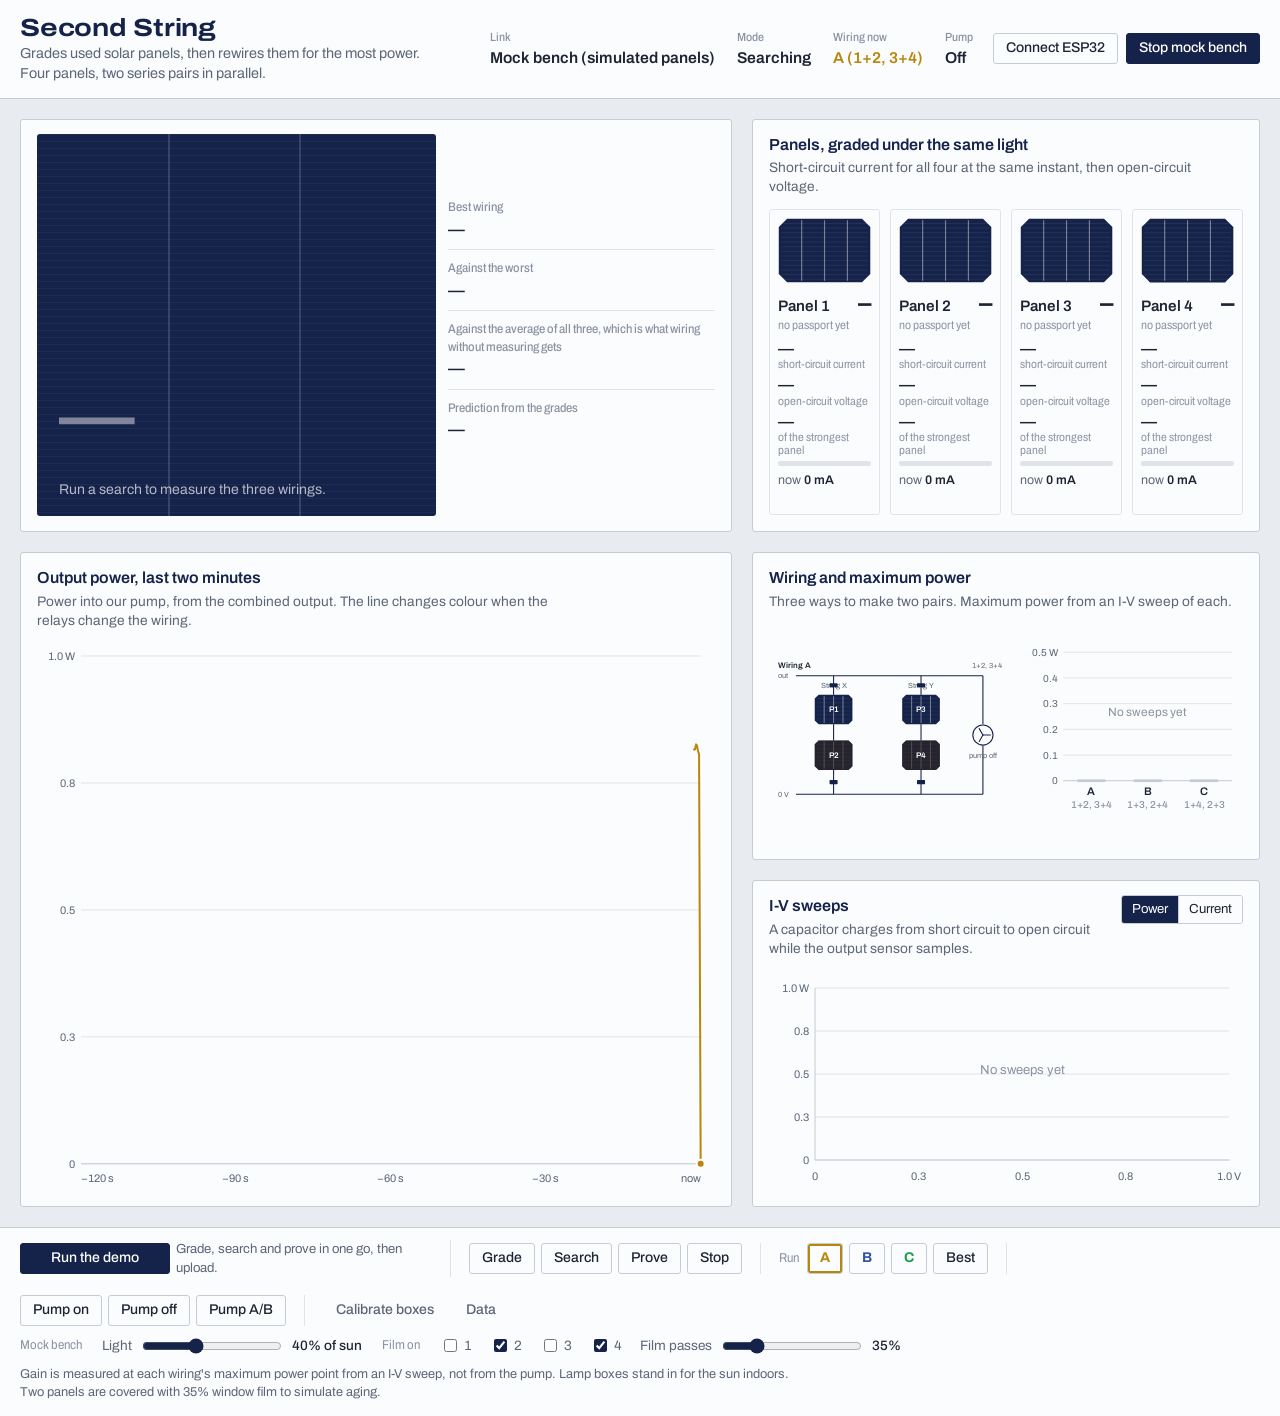
==== dashboard/index.html @ 2c9c82d6 "dash: add a replay source that drives the serial parser from protocol samples ?replay=1 shows a "Rep" ====
<!doctype html>
<html lang="en">
<head>
  <meta charset="utf-8">
  <meta name="viewport" content="width=device-width, initial-scale=1">
  <title>Second String</title>
  <meta name="description" content="Grades used solar panels and rewires them for the most power. Live bench dashboard.">
  <link rel="stylesheet" href="css/style.css">
  <link rel="stylesheet" href="css/motion.css">
</head>
<body data-conn="none">
  <header class="plate">
    <div class="plate__name">
      <h1>Second String</h1>
      <p>Grades used solar panels, then rewires them for the most power. Four panels, two series pairs in parallel.</p>
    </div>
    <div class="plate__state" aria-live="polite">
      <div class="readout">
        <span class="readout__label">Link</span>
        <span class="readout__value" id="conn-text">Not connected</span>
      </div>
      <div class="readout">
        <span class="readout__label">Mode</span>
        <span class="readout__value" id="mode-text">Idle</span>
      </div>
      <div class="readout">
        <span class="readout__label">Wiring now</span>
        <span class="readout__value" id="pairing-text">—</span>
      </div>
      <div class="readout">
        <span class="readout__label">Pump</span>
        <span class="readout__value" id="pump-text">—</span>
      </div>
    </div>
    <div class="plate__links">
      <button type="button" class="btn" id="btn-connect">Connect ESP32</button>
      <button type="button" class="btn btn--quiet" id="btn-mock">Use mock bench</button>
      <button type="button" class="btn btn--quiet" id="btn-replay" hidden>Replay recording</button>
    </div>
  </header>

  <main class="bench">
    <section class="gain" aria-labelledby="gain-title">
      <h2 id="gain-title" class="visually-hidden">Measured gain</h2>
      <div class="gain__block">
        <div class="gain__number" id="gain-number">—</div>
        <div class="gain__ci" id="gain-ci"></div>
        <div class="gain__sub" id="gain-sub">Run a search to measure the three wirings.</div>
      </div>
      <dl class="gain__facts">
        <div><dt>Best wiring</dt><dd id="fact-best">—</dd></div>
        <div><dt>Against the worst</dt><dd id="fact-worst">—</dd></div>
        <div><dt>Against the average of all three, which is what wiring without measuring gets</dt><dd id="fact-avg">—</dd></div>
        <div><dt>Prediction from the grades</dt><dd id="fact-pred">—</dd></div>
      </dl>
    </section>

    <section class="panels" aria-labelledby="panels-title">
      <div class="section-head">
        <h2 id="panels-title">Panels, graded under the same light</h2>
        <p id="panels-note">Short-circuit current for all four at the same instant, then open-circuit voltage.</p>
      </div>
      <div class="panel-row" id="panel-row"></div>
    </section>

    <section class="trace" aria-labelledby="trace-title">
      <div class="section-head">
        <h2 id="trace-title">Output power, last two minutes</h2>
        <p>Power into our pump, from the combined output. The line changes colour when the relays change the wiring.</p>
      </div>
      <div class="chart" id="trace-chart"></div>
    </section>

    <section class="wiring" aria-labelledby="wiring-title">
      <div class="section-head">
        <h2 id="wiring-title">Wiring and maximum power</h2>
        <p>Three ways to make two pairs. Maximum power from an I-V sweep of each.</p>
      </div>
      <div class="wiring__grid">
        <div class="chart chart--diagram" id="wiring-diagram"></div>
        <div class="chart" id="bars-chart"></div>
      </div>
    </section>

    <section class="curves" aria-labelledby="curves-title">
      <div class="section-head section-head--row">
        <div>
          <h2 id="curves-title">I-V sweeps</h2>
          <p>A capacitor charges from short circuit to open circuit while the output sensor samples.</p>
        </div>
        <div class="seg" role="group" aria-label="Curve type">
          <button type="button" class="seg__btn is-on" data-curve="pv">Power</button>
          <button type="button" class="seg__btn" data-curve="iv">Current</button>
        </div>
      </div>
      <div class="chart" id="curves-chart"></div>
    </section>
  </main>

  <footer class="deck">
    <div class="deck__row">
      <div class="deck__group" aria-label="Demo">
        <button type="button" class="btn btn--primary btn--demo" id="btn-demo">Run the demo</button>
        <span class="deck__status" id="deck-status"></span>
      </div>
      <div class="deck__group" aria-label="Measure">
        <button type="button" class="btn" data-cmd="GRADE">Grade</button>
        <button type="button" class="btn" data-cmd="SEARCH">Search</button>
        <button type="button" class="btn" data-cmd="PROOF">Prove</button>
        <button type="button" class="btn" data-cmd="STOP">Stop</button>
      </div>
      <div class="deck__group" aria-label="Wiring">
        <span class="deck__label">Run</span>
        <button type="button" class="btn btn--pair" data-cmd="RUN A" data-pair="A">A</button>
        <button type="button" class="btn btn--pair" data-cmd="RUN B" data-pair="B">B</button>
        <button type="button" class="btn btn--pair" data-cmd="RUN C" data-pair="C">C</button>
        <button type="button" class="btn" data-cmd="RUN BEST">Best</button>
      </div>
      <div class="deck__group" aria-label="Pump">
        <button type="button" class="btn" data-cmd="PUMP ON">Pump on</button>
        <button type="button" class="btn" data-cmd="PUMP OFF">Pump off</button>
        <button type="button" class="btn" data-cmd="PUMPPROOF">Pump A/B</button>
      </div>
      <div class="deck__group" aria-label="Calibration">
        <button type="button" class="btn btn--quiet" id="btn-cal">Calibrate boxes</button>
        <button type="button" class="btn btn--quiet" id="btn-data">Data</button>
      </div>
    </div>

    <div class="deck__row deck__row--mock" id="mock-bench" hidden>
      <span class="deck__label">Mock bench</span>
      <label class="field">Light <input type="range" id="mock-light" min="0.05" max="1" step="0.05" value="0.4"><output id="mock-light-out">40% of sun</output></label>
      <span class="deck__label">Film on</span>
      <label class="check"><input type="checkbox" data-film="1"> 1</label>
      <label class="check"><input type="checkbox" data-film="2" checked> 2</label>
      <label class="check"><input type="checkbox" data-film="3"> 3</label>
      <label class="check"><input type="checkbox" data-film="4" checked> 4</label>
      <label class="field">Film passes <input type="range" id="mock-film" min="0.2" max="0.9" step="0.05" value="0.35"><output id="mock-film-out">35%</output></label>
    </div>

    <p class="deck__note">Gain is measured at each wiring's maximum power point from an I-V sweep, not from the pump. Lamp boxes stand in for the sun indoors. Two panels are covered with 35% window film to simulate aging.</p>
  </footer>

  <div class="tip" id="tip" hidden></div>

  <dialog class="sheet" id="cal-sheet">
    <form method="dialog">
      <h2>Calibrate the lamp boxes</h2>
      <p>Put the clear reference panel (panel 1) in each box in turn and measure it. The factors even out box-to-box lamp differences.</p>
      <ol class="cal-steps" id="cal-steps">
        <li>Box 1 <button type="button" class="btn" data-cmd="CAL 1">Measure</button> <span data-cal="1">—</span></li>
        <li>Box 2 <button type="button" class="btn" data-cmd="CAL 2">Measure</button> <span data-cal="2">—</span></li>
        <li>Box 3 <button type="button" class="btn" data-cmd="CAL 3">Measure</button> <span data-cal="3">—</span></li>
        <li>Box 4 <button type="button" class="btn" data-cmd="CAL 4">Measure</button> <span data-cal="4">—</span></li>
      </ol>
      <p id="cal-factors">Factors: 1.00, 1.00, 1.00, 1.00</p>
      <div class="sheet__actions">
        <button type="button" class="btn" data-cmd="CALRESET">Reset</button>
        <button type="button" class="btn btn--primary" data-cmd="CALSAVE">Save factors</button>
        <button type="submit" class="btn btn--quiet">Close</button>
      </div>
    </form>
  </dialog>

  <dialog class="sheet sheet--wide" id="data-sheet">
    <form method="dialog">
      <h2>Data and passports</h2>
      <p>Each physical panel keeps its passport ID across runs; change an ID when you swap a panel in. A run is one grade plus the search and proof that follow it.</p>
      <div class="passport-grid">
        <label>Panel 1 <input data-passport="1" spellcheck="false"></label>
        <label>Panel 2 <input data-passport="2" spellcheck="false"></label>
        <label>Panel 3 <input data-passport="3" spellcheck="false"></label>
        <label>Panel 4 <input data-passport="4" spellcheck="false"></label>
      </div>
      <label class="field field--wide">Bench notes <input id="bench-notes" placeholder="lamp boxes, 35% film on panels 2 and 4"></label>
      <label class="field field--wide">Upload to <input id="upload-url" placeholder="empty = this laptop's server (tools/serve.py), or a full https://…/api/runs address" spellcheck="false"></label>
      <label class="check" style="margin-top:10px"><input type="checkbox" id="auto-upload" checked> Upload automatically when a proof finishes</label>
      <p id="run-line">No run yet. Press Grade or Search.</p>
      <div class="sheet__actions">
        <button type="button" class="btn btn--primary" id="btn-export-passports">Export passports (JSON)</button>
        <button type="button" class="btn" id="btn-upload">Upload run</button>
        <span class="sheet__status" id="upload-status"></span>
      </div>
      <div class="sheet__actions">
        <button type="button" class="btn btn--quiet" id="btn-dl-jsonl">Download all messages (JSONL)</button>
        <button type="button" class="btn btn--quiet" id="btn-dl-csv">Download live power (CSV)</button>
        <button type="submit" class="btn btn--quiet">Close</button>
      </div>
      <table class="table" id="data-table">
        <thead><tr><th>Time</th><th>Type</th><th>Summary</th></tr></thead>
        <tbody></tbody>
      </table>
    </form>
  </dialog>

  <script type="module" src="js/app.js"></script>
</body>
</html>
---- dashboard/css/style.css ----
/* Second String dashboard. One family (Archivo variable), flat instrument surfaces, cells as the recurring glyph. */

@font-face {
  font-family: "Archivo";
  src: url("../vendor/fonts/Archivo-Variable.ttf") format("truetype");
  font-weight: 100 900;
  font-stretch: 62% 125%;
  font-style: normal;
  font-display: swap;
}
@font-face {
  font-family: "Archivo";
  src: url("../vendor/fonts/Archivo-Italic-Variable.ttf") format("truetype");
  font-weight: 100 900;
  font-stretch: 62% 125%;
  font-style: italic;
  font-display: swap;
}

:root {
  --cell: #15224a;       /* silicon cell navy */
  --cell-deep: #0e1838;
  --ink: #1d2433;
  --ink-2: #5b6677;
  --ink-3: #8a93a3;
  --busbar: #c6ccd6;     /* silver rules and gridlines */
  --busbar-2: #e0e4ea;
  --page: #e8ecf1;       /* backsheet */
  --surface: #fbfcfd;
  --sun: #f2b705;        /* gain numeral on navy */
  --pair-a: #b8860b;
  --pair-b: #2f55a4;
  --pair-c: #1f9e4a;
  --film: rgba(52, 38, 22, 0.55);
  --alert: #b3261e;
  --focus: #2f55a4;

  --radius: 3px;
  --gutter: 20px;
  --font: "Archivo", "Helvetica Neue", Arial, sans-serif;
}

* { box-sizing: border-box; }
html { height: 100%; }
body {
  margin: 0;
  min-height: 100%;
  background: var(--page);
  color: var(--ink);
  font-family: var(--font);
  font-size: 15px;
  line-height: 1.4;
  font-variant-numeric: tabular-nums;
  display: grid;
  grid-template-rows: auto 1fr auto;
  grid-template-columns: minmax(0, 1fr);
}
h1, h2, h3, p, dl, dd, dt, ol { margin: 0; }
button { font: inherit; color: inherit; }
:focus-visible { outline: 2px solid var(--focus); outline-offset: 2px; }
.visually-hidden { position: absolute; width: 1px; height: 1px; overflow: hidden; clip: rect(0 0 0 0); }

/* Nameplate */
.plate {
  display: grid;
  grid-template-columns: minmax(280px, 1.2fr) auto auto;
  gap: var(--gutter);
  align-items: center;
  padding: 14px var(--gutter);
  background: var(--surface);
  border-bottom: 1px solid var(--busbar);
}
.plate h1 {
  font-size: 1.55rem;
  font-weight: 700;
  font-stretch: 118%;
  letter-spacing: -0.01em;
  color: var(--cell);
  line-height: 1.1;
}
.plate__name p { color: var(--ink-2); font-size: 0.9rem; margin-top: 2px; max-width: 52ch; }
.plate__state { display: flex; gap: 22px; }
.readout { display: grid; gap: 1px; }
.readout__label { font-size: 0.74rem; font-stretch: 88%; font-weight: 500; color: var(--ink-3); }
.readout__value { font-size: 0.98rem; font-weight: 600; color: var(--ink); white-space: nowrap; }
.readout__value[data-pair="A"] { color: var(--pair-a); }
.readout__value[data-pair="B"] { color: var(--pair-b); }
.readout__value[data-pair="C"] { color: var(--pair-c); }
.plate__links { display: flex; gap: 8px; justify-self: end; }
body[data-conn="serial"] #btn-connect { background: var(--cell); color: #fff; border-color: var(--cell); }
body[data-conn="mock"] #btn-mock { background: var(--cell); color: #fff; border-color: var(--cell); }

/* Bench grid */
.bench {
  display: grid;
  grid-template-columns: 7fr 5fr;
  grid-template-areas:
    "gain panels"
    "trace wiring"
    "trace curves";
  grid-template-rows: auto auto 1fr;
  gap: var(--gutter);
  padding: var(--gutter);
}
.gain { grid-area: gain; }
.panels { grid-area: panels; }
.trace { grid-area: trace; }
.wiring { grid-area: wiring; }
.curves { grid-area: curves; }

.bench > section {
  background: var(--surface);
  border: 1px solid var(--busbar);
  border-radius: var(--radius);
  padding: 14px 16px 16px;
  display: flex;
  flex-direction: column;
  gap: 12px;
  min-width: 0;
}
.section-head h2 { font-size: 1rem; font-weight: 600; color: var(--cell); }
.section-head p { color: var(--ink-2); font-size: 0.86rem; margin-top: 2px; max-width: 64ch; }
.section-head--row { display: flex; justify-content: space-between; align-items: flex-start; gap: 12px; }

/* Gain block: the one bold thing */
.gain { display: grid !important; grid-template-columns: minmax(300px, 3fr) 2fr; gap: 16px; align-items: stretch; }
.gain__block {
  background: var(--cell);
  color: #fff;
  border-radius: var(--radius);
  padding: 18px 22px 16px;
  display: flex;
  flex-direction: column;
  justify-content: flex-end;
  min-height: 190px;
  position: relative;
  overflow: hidden;
  container-type: inline-size;
}
.gain__block::before {
  /* busbars, as on a cell */
  content: "";
  position: absolute;
  inset: 0;
  background:
    linear-gradient(90deg, transparent calc(33% - 1px), rgba(255,255,255,0.14) calc(33% - 1px), rgba(255,255,255,0.14) calc(33% + 1px), transparent calc(33% + 1px)),
    linear-gradient(90deg, transparent calc(66% - 1px), rgba(255,255,255,0.14) calc(66% - 1px), rgba(255,255,255,0.14) calc(66% + 1px), transparent calc(66% + 1px)),
    repeating-linear-gradient(180deg, rgba(255,255,255,0.045) 0 1px, transparent 1px 7px);
  pointer-events: none;
}
.gain__number {
  position: relative;
  font-size: clamp(3rem, 19cqw, 7rem);
  font-weight: 600;
  font-stretch: 112%;
  line-height: 0.92;
  letter-spacing: -0.03em;
  color: var(--sun);
}
.gain__number.is-empty { color: rgba(255,255,255,0.45); }
.gain__ci { position: relative; font-size: 1.05rem; color: rgba(255,255,255,0.86); margin-top: 8px; min-height: 1.3em; }
.gain__sub { position: relative; font-size: 0.88rem; color: rgba(255,255,255,0.68); margin-top: 2px; }
.gain__facts { display: grid; gap: 10px; align-content: center; }
.gain__facts div { display: grid; gap: 1px; padding-bottom: 8px; border-bottom: 1px solid var(--busbar-2); }
.gain__facts div:last-child { border-bottom: 0; }
.gain__facts dt { font-size: 0.78rem; font-stretch: 88%; font-weight: 500; color: var(--ink-3); }
.gain__facts dd { font-size: 1.05rem; font-weight: 600; }
.gain__facts dd[data-pair="A"] { color: var(--pair-a); }
.gain__facts dd[data-pair="B"] { color: var(--pair-b); }
.gain__facts dd[data-pair="C"] { color: var(--pair-c); }

/* Panels as cells */
.panel-row { display: grid; grid-template-columns: repeat(4, 1fr); gap: 10px; }
.panel {
  display: grid;
  grid-template-rows: auto auto;
  gap: 8px;
  padding: 8px 8px 10px;
  border: 1px solid var(--busbar-2);
  border-radius: var(--radius);
  min-width: 0;
}
.panel.is-flagged { border-color: var(--pair-a); }
.panel__cell { width: 100%; height: auto; display: block; }
.panel__head { display: flex; justify-content: space-between; align-items: baseline; }
.panel__name { font-weight: 600; font-size: 0.95rem; }
.panel__grade { font-weight: 700; font-size: 1.5rem; line-height: 1; font-stretch: 112%; }
.panel__grade.g-A { color: var(--cell); }
.panel__grade.g-B { color: var(--ink-2); }
.panel__grade.g-C { color: var(--ink-3); }
.panel__rows { display: grid; gap: 5px; margin-top: 6px; }
.panel__rows div { display: grid; gap: 0; line-height: 1.15; }
.panel__rows .v { font-weight: 600; font-size: 1rem; }
.panel__rows .k { color: var(--ink-3); font-size: 0.72rem; font-stretch: 88%; }
.panel__score { height: 5px; background: var(--busbar-2); border-radius: 2px; overflow: hidden; margin-top: 3px; }
.panel__score i { display: block; height: 100%; background: var(--cell); width: 0; transition: width 400ms ease-out; }
.panel__now { font-size: 0.78rem; color: var(--ink-2); margin-top: 6px; }
.panel__now b { font-weight: 600; color: var(--ink); }
.panel__flags { font-size: 0.76rem; color: var(--ink-2); min-height: 1.1em; margin-top: 2px; line-height: 1.2; }

/* Charts */
.chart { position: relative; min-height: 220px; flex: 1; }
.chart svg { display: block; width: 100%; height: 100%; }
.chart text { font-family: var(--font); fill: var(--ink-2); font-size: 11px; }
.chart .axis line { stroke: var(--busbar); }
.chart .grid line { stroke: var(--busbar-2); }
.chart .series { fill: none; stroke-width: 2; stroke-linejoin: round; stroke-linecap: round; }
.chart .series--A { stroke: var(--pair-a); }
.chart .series--B { stroke: var(--pair-b); }
.chart .series--C { stroke: var(--pair-c); }
.chart .fill--A { fill: var(--pair-a); }
.chart .fill--B { fill: var(--pair-b); }
.chart .fill--C { fill: var(--pair-c); }
.chart .label { fill: var(--ink); font-weight: 600; font-size: 12px; }
.chart .label--muted { fill: var(--ink-3); font-weight: 500; }
.chart .marker { stroke: var(--surface); stroke-width: 2; }
.chart .empty { fill: var(--ink-3); font-size: 13px; }
.chart .crosshair { stroke: var(--ink-3); stroke-dasharray: 2 3; }
.chart--diagram { min-height: 220px; }
.chart .wire { stroke: var(--cell); stroke-width: 1.6; fill: none; }
.chart .wire--off { stroke: var(--busbar); }
.chart .node { fill: var(--cell); }
.chart .cell-name { fill: #fff; font-weight: 600; font-size: 12px; }
.chart .diagram-label { fill: var(--ink-2); font-size: 11px; }
.chart .pump-ring { fill: none; stroke: var(--cell); stroke-width: 1.6; }
.chart .pump-vane { stroke: var(--cell); stroke-width: 1.6; stroke-linecap: round; transform-origin: center; transform-box: fill-box; }
.chart .pump-vane.is-spinning { animation: spin var(--spin, 1.2s) linear infinite; }
@keyframes spin { to { transform: rotate(360deg); } }
.legend { display: flex; gap: 14px; flex-wrap: wrap; font-size: 0.8rem; color: var(--ink-2); }
.legend i { display: inline-block; width: 14px; height: 3px; vertical-align: middle; margin-right: 5px; border-radius: 2px; }
.legend i.A { background: var(--pair-a); } .legend i.B { background: var(--pair-b); } .legend i.C { background: var(--pair-c); }
.wiring__grid { display: grid; grid-template-columns: 1.1fr 1fr; gap: 12px; flex: 1; }

.seg { display: inline-flex; flex-shrink: 0; border: 1px solid var(--busbar); border-radius: var(--radius); overflow: hidden; }
.seg__btn { background: var(--surface); border: 0; padding: 4px 10px; font-size: 0.82rem; cursor: pointer; }
.seg__btn + .seg__btn { border-left: 1px solid var(--busbar); }
.seg__btn.is-on { background: var(--cell); color: #fff; }

/* Tooltip */
.tip {
  position: fixed;
  z-index: 10;
  pointer-events: none;
  background: var(--ink);
  color: #fff;
  font-size: 0.78rem;
  padding: 5px 8px;
  border-radius: var(--radius);
  white-space: nowrap;
}

/* Control deck */
.deck {
  background: var(--surface);
  border-top: 1px solid var(--busbar);
  padding: 12px var(--gutter) 14px;
  display: grid;
  gap: 10px;
}
.deck__row { display: flex; flex-wrap: wrap; gap: 18px; align-items: center; }
.deck__group { display: flex; gap: 6px; align-items: center; padding-right: 18px; border-right: 1px solid var(--busbar-2); }
.deck__group:last-child { border-right: 0; }
.deck__label { font-size: 0.8rem; color: var(--ink-3); font-stretch: 88%; margin-right: 2px; }
.deck__note { font-size: 0.8rem; color: var(--ink-2); max-width: 110ch; }
.deck__status { font-size: 0.82rem; color: var(--ink-2); max-width: 32ch; }
.deck__status.is-bad { color: var(--alert); }
.btn--demo { min-width: 150px; }
.btn--demo.is-running { background: var(--surface); color: var(--cell); border-color: var(--cell); }
.deck__row--mock { font-size: 0.85rem; color: var(--ink-2); }
.field { display: inline-flex; align-items: center; gap: 8px; }
.field input[type="range"] { width: 140px; accent-color: var(--cell); }
.field output { min-width: 9ch; font-weight: 500; color: var(--ink); }
.check { display: inline-flex; align-items: center; gap: 4px; }
.check input { accent-color: var(--cell); }

.btn {
  background: var(--surface);
  border: 1px solid var(--busbar);
  border-radius: var(--radius);
  padding: 6px 12px;
  font-size: 0.88rem;
  font-weight: 500;
  cursor: pointer;
  line-height: 1.2;
}
.btn:hover { border-color: var(--ink-3); }
.btn:active { transform: translateY(1px); }
.btn:disabled { opacity: 0.45; cursor: not-allowed; }
.btn--primary { background: var(--cell); color: #fff; border-color: var(--cell); }
.btn--primary:hover { background: var(--cell-deep); }
.btn--quiet { border-color: transparent; color: var(--ink-2); }
.btn--quiet:hover { border-color: var(--busbar); }
.btn--pair { min-width: 34px; font-weight: 700; }
.btn--pair[data-pair="A"] { color: var(--pair-a); }
.btn--pair[data-pair="B"] { color: var(--pair-b); }
.btn--pair[data-pair="C"] { color: var(--pair-c); }
.btn--pair.is-active { box-shadow: inset 0 0 0 2px currentColor; }

/* Sheets */
.sheet { border: 1px solid var(--busbar); border-radius: var(--radius); padding: 18px 20px; max-width: 520px; width: calc(100vw - 40px); color: var(--ink); font-family: var(--font); }
.sheet--wide { max-width: 900px; }
.sheet::backdrop { background: rgba(21, 34, 74, 0.35); }
.sheet h2 { font-size: 1.05rem; color: var(--cell); margin-bottom: 4px; }
.sheet p { color: var(--ink-2); font-size: 0.9rem; }
.sheet__actions { display: flex; gap: 8px; margin: 14px 0 10px; flex-wrap: wrap; }
.cal-steps { padding-left: 1.2em; margin: 12px 0; display: grid; gap: 6px; }
.cal-steps li { display: flex; gap: 10px; align-items: center; }
.cal-steps span { color: var(--ink-2); font-size: 0.9rem; }
.passport-grid { display: grid; grid-template-columns: repeat(4, 1fr); gap: 8px; margin: 12px 0 8px; }
.passport-grid label, .field--wide { display: grid; gap: 3px; font-size: 0.78rem; color: var(--ink-3); font-stretch: 88%; }
.field--wide { margin-top: 8px; }
.passport-grid input, .field--wide input {
  font: inherit; font-stretch: 100%; font-size: 0.9rem; color: var(--ink);
  border: 1px solid var(--busbar); border-radius: var(--radius); padding: 5px 8px; background: var(--surface);
}
#run-line { margin-top: 10px; font-size: 0.85rem; }
.sheet__status { font-size: 0.85rem; color: var(--ink-2); align-self: center; }
.sheet__status.is-bad { color: var(--alert); }
.panel__id { font-size: 0.74rem; color: var(--ink-3); font-stretch: 88%; }
.table { width: 100%; border-collapse: collapse; font-size: 0.82rem; max-height: 50vh; display: block; overflow: auto; }
.table th, .table td { text-align: left; padding: 4px 8px; border-bottom: 1px solid var(--busbar-2); vertical-align: top; }
.table th { color: var(--ink-3); font-weight: 500; position: sticky; top: 0; background: var(--surface); }
.table td:first-child { white-space: nowrap; color: var(--ink-2); }

@media (prefers-reduced-motion: reduce) {
  .chart .pump-vane.is-spinning { animation: none; }
  .panel__score i { transition: none; }
}

@media (max-width: 1100px) {
  .plate { grid-template-columns: 1fr; }
  .plate__links { justify-self: start; }
  .bench { grid-template-columns: 1fr; grid-template-areas: "gain" "panels" "wiring" "trace" "curves"; grid-template-rows: auto; }
  .gain { grid-template-columns: 1fr; }
}
@media (max-width: 640px) {
  :root { --gutter: 16px; }
  .passport-grid { grid-template-columns: repeat(2, 1fr); }
  .plate__state { flex-wrap: wrap; gap: 8px 16px; }
  .readout__value { white-space: normal; }
  .deck__group { border-right: 0; padding-right: 0; flex-wrap: wrap; }
  .panel-row { grid-template-columns: repeat(2, 1fr); }
  .wiring__grid { grid-template-columns: 1fr; }
  .gain__number { font-size: 3.6rem; }
}
---- dashboard/css/motion.css ----
/* Second String dashboard: the motion layer. Loaded after style.css; layout and colour at rest are unchanged.
   The live trace redraws on every reading and gets no entrance. Charts that redraw only when data changes
   (bars, curves, wiring, the panel cards) grow or fade in once per change; readouts and the gain numeral
   cross-blur when their text changes (app.js adds .is-swapping). Transform/opacity/filter only. */

:root {
  --m-quick: 150ms;
  --m-fast: 250ms;
  --m-slow: 420ms;
  --m-hero: 520ms;
  --m-ease: cubic-bezier(0.22, 1, 0.36, 1);
}

/* controls */
.btn, .seg__btn, .check, .field input[type="range"] {
  transition: background-color var(--m-quick) ease, border-color var(--m-quick) ease, color var(--m-quick) ease, transform var(--m-quick) ease, box-shadow var(--m-quick) ease;
  -webkit-tap-highlight-color: transparent;
}

/* a value that changed cross-blurs into its new text */
@keyframes swap-soft {
  from { opacity: 0.15; filter: blur(2px); transform: translateY(3px); }
  to { opacity: 1; filter: blur(0); transform: none; }
}
.readout__value.is-swapping, .gain__facts dd.is-swapping, .gain__ci.is-swapping, .gain__sub.is-swapping, .btn--demo.is-swapping, .deck__status.is-swapping {
  animation: swap-soft var(--m-fast) ease-in-out both;
}
/* the gain numeral is the one bold thing on the screen: it lands rather than swaps */
@keyframes land {
  from { opacity: 0; filter: blur(6px); transform: translateY(14px) scale(0.97); }
  60% { filter: blur(0); }
  to { opacity: 1; transform: none; }
}
.gain__number.is-landing { animation: land var(--m-hero) var(--m-ease) both; }
.gain__number.is-swapping { animation: swap-soft var(--m-fast) ease-in-out both; }

/* panel cards redraw on each grade: they settle in left to right */
@keyframes settle {
  from { opacity: 0; transform: translateY(8px); }
  to { opacity: 1; transform: none; }
}
.panel { animation: settle var(--m-fast) var(--m-ease) both; }
.panel:nth-child(2) { animation-delay: 45ms; }
.panel:nth-child(3) { animation-delay: 90ms; }
.panel:nth-child(4) { animation-delay: 135ms; }

/* the maximum-power bars grow from the axis when a sweep or search lands */
@keyframes grow-bar {
  from { transform: scaleY(0); }
  to { transform: scaleY(1); }
}
@keyframes fade {
  from { opacity: 0; }
  to { opacity: 1; }
}
#bars-chart .bar { transform-box: fill-box; transform-origin: 50% 100%; animation: grow-bar var(--m-slow) var(--m-ease) both; }
#bars-chart .label, #bars-chart .label--muted { animation: fade var(--m-slow) ease both; animation-delay: 120ms; }

/* I-V curves and the wiring diagram fade in as a unit when they change */
#curves-chart .series, #curves-chart .marker, #curves-chart .label { animation: fade var(--m-slow) ease both; }
#curves-chart .marker, #curves-chart .label { animation-delay: 150ms; }
#wiring-diagram svg { animation: fade var(--m-fast) ease both; }

/* sheets open with a short scale-up; the tooltip appears rather than pops */
@keyframes sheet-in {
  from { opacity: 0; transform: scale(0.96); }
  to { opacity: 1; transform: none; }
}
@keyframes backdrop-in {
  from { opacity: 0; }
  to { opacity: 1; }
}
dialog.sheet[open] { animation: sheet-in var(--m-fast) var(--m-ease) both; }
dialog.sheet[open]::backdrop { animation: backdrop-in var(--m-fast) ease both; }
@keyframes tip-in {
  from { opacity: 0; transform: translateY(2px); }
  to { opacity: 1; transform: none; }
}
.tip:not([hidden]) { animation: tip-in var(--m-quick) ease both; }

@media (prefers-reduced-motion: reduce) {
  .readout__value.is-swapping, .gain__facts dd.is-swapping, .gain__ci.is-swapping, .gain__sub.is-swapping, .btn--demo.is-swapping, .deck__status.is-swapping,
  .gain__number.is-swapping, .gain__number.is-landing, .panel, #bars-chart .bar, #bars-chart .label, #bars-chart .label--muted,
  #curves-chart .series, #curves-chart .marker, #curves-chart .label, #wiring-diagram svg, dialog.sheet[open], dialog.sheet[open]::backdrop, .tip:not([hidden]) {
    animation: none;
  }
  .btn, .seg__btn { transition: none; }
}
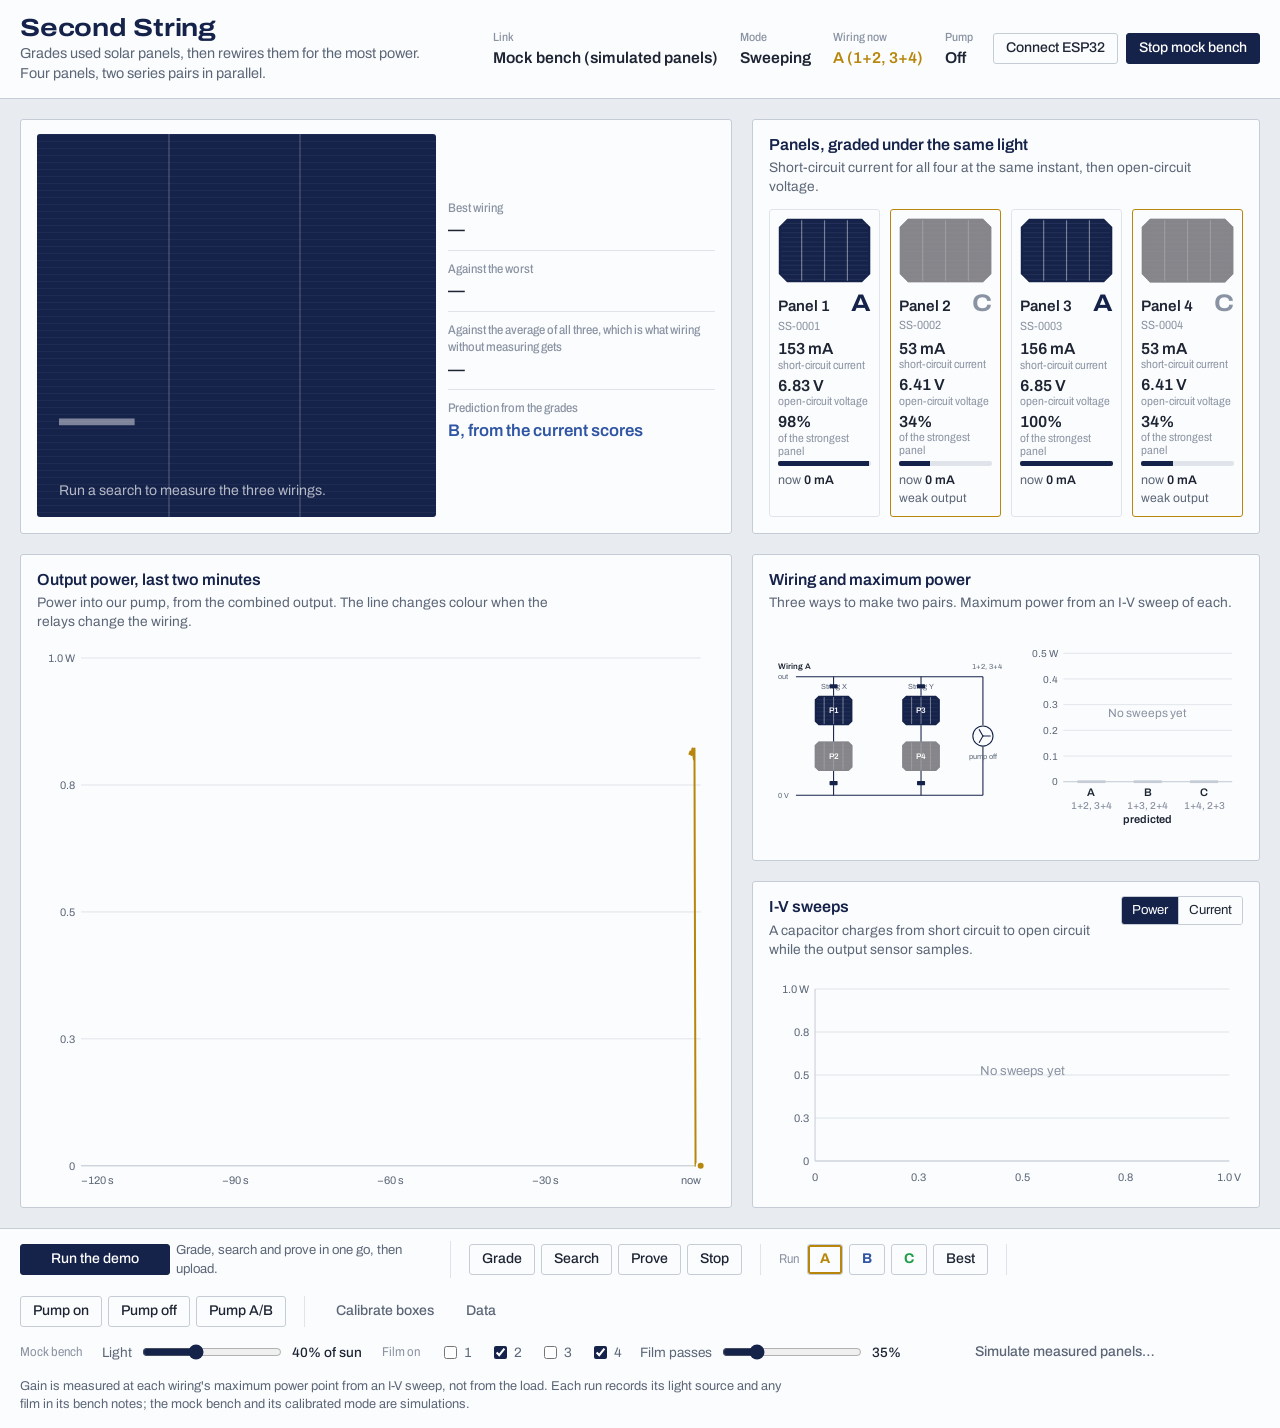
==== commit 913519db: "dash: simulate measured panels and name the real load The mock bench can now run on four measured pa" ====
--- a/dashboard/index.html
+++ b/dashboard/index.html
@@ -28,7 +28,7 @@
         <span class="readout__value" id="pairing-text">—</span>
       </div>
       <div class="readout">
-        <span class="readout__label">Pump</span>
+        <span class="readout__label" id="pump-label">Pump</span>
         <span class="readout__value" id="pump-text">—</span>
       </div>
     </div>
@@ -66,7 +66,7 @@
     <section class="trace" aria-labelledby="trace-title">
       <div class="section-head">
         <h2 id="trace-title">Output power, last two minutes</h2>
-        <p>Power into our pump, from the combined output. The line changes colour when the relays change the wiring.</p>
+        <p id="trace-note">Power into our pump, from the combined output. The line changes colour when the relays change the wiring.</p>
       </div>
       <div class="chart" id="trace-chart"></div>
     </section>
@@ -136,9 +136,10 @@
       <label class="check"><input type="checkbox" data-film="3"> 3</label>
       <label class="check"><input type="checkbox" data-film="4" checked> 4</label>
       <label class="field">Film passes <input type="range" id="mock-film" min="0.2" max="0.9" step="0.05" value="0.35"><output id="mock-film-out">35%</output></label>
-    </div>
-
-    <p class="deck__note">Gain is measured at each wiring's maximum power point from an I-V sweep, not from the pump. Lamp boxes stand in for the sun indoors. Two panels are covered with 35% window film to simulate aging.</p>
+      <button type="button" class="btn btn--quiet" id="btn-calib">Simulate measured panels…</button>
+    </div>
+
+    <p class="deck__note">Gain is measured at each wiring's maximum power point from an I-V sweep, not from the load. Each run records its light source and any film in its bench notes; the mock bench and its calibrated mode are simulations.</p>
   </footer>
 
   <div class="tip" id="tip" hidden></div>
@@ -173,6 +174,7 @@
         <label>Panel 4 <input data-passport="4" spellcheck="false"></label>
       </div>
       <label class="field field--wide">Bench notes <input id="bench-notes" placeholder="lamp boxes, 35% film on panels 2 and 4"></label>
+      <label class="field field--wide">The array powers <select id="load-kind"><option value="pump">the pump</option><option value="fan">a fan</option><option value="resistor">a load resistor</option><option value="none">nothing (measurement only)</option></select></label>
       <label class="field field--wide">Upload to <input id="upload-url" placeholder="empty = this laptop's server (tools/serve.py), or a full https://…/api/runs address" spellcheck="false"></label>
       <label class="check" style="margin-top:10px"><input type="checkbox" id="auto-upload" checked> Upload automatically when a proof finishes</label>
       <p id="run-line">No run yet. Press Grade or Search.</p>
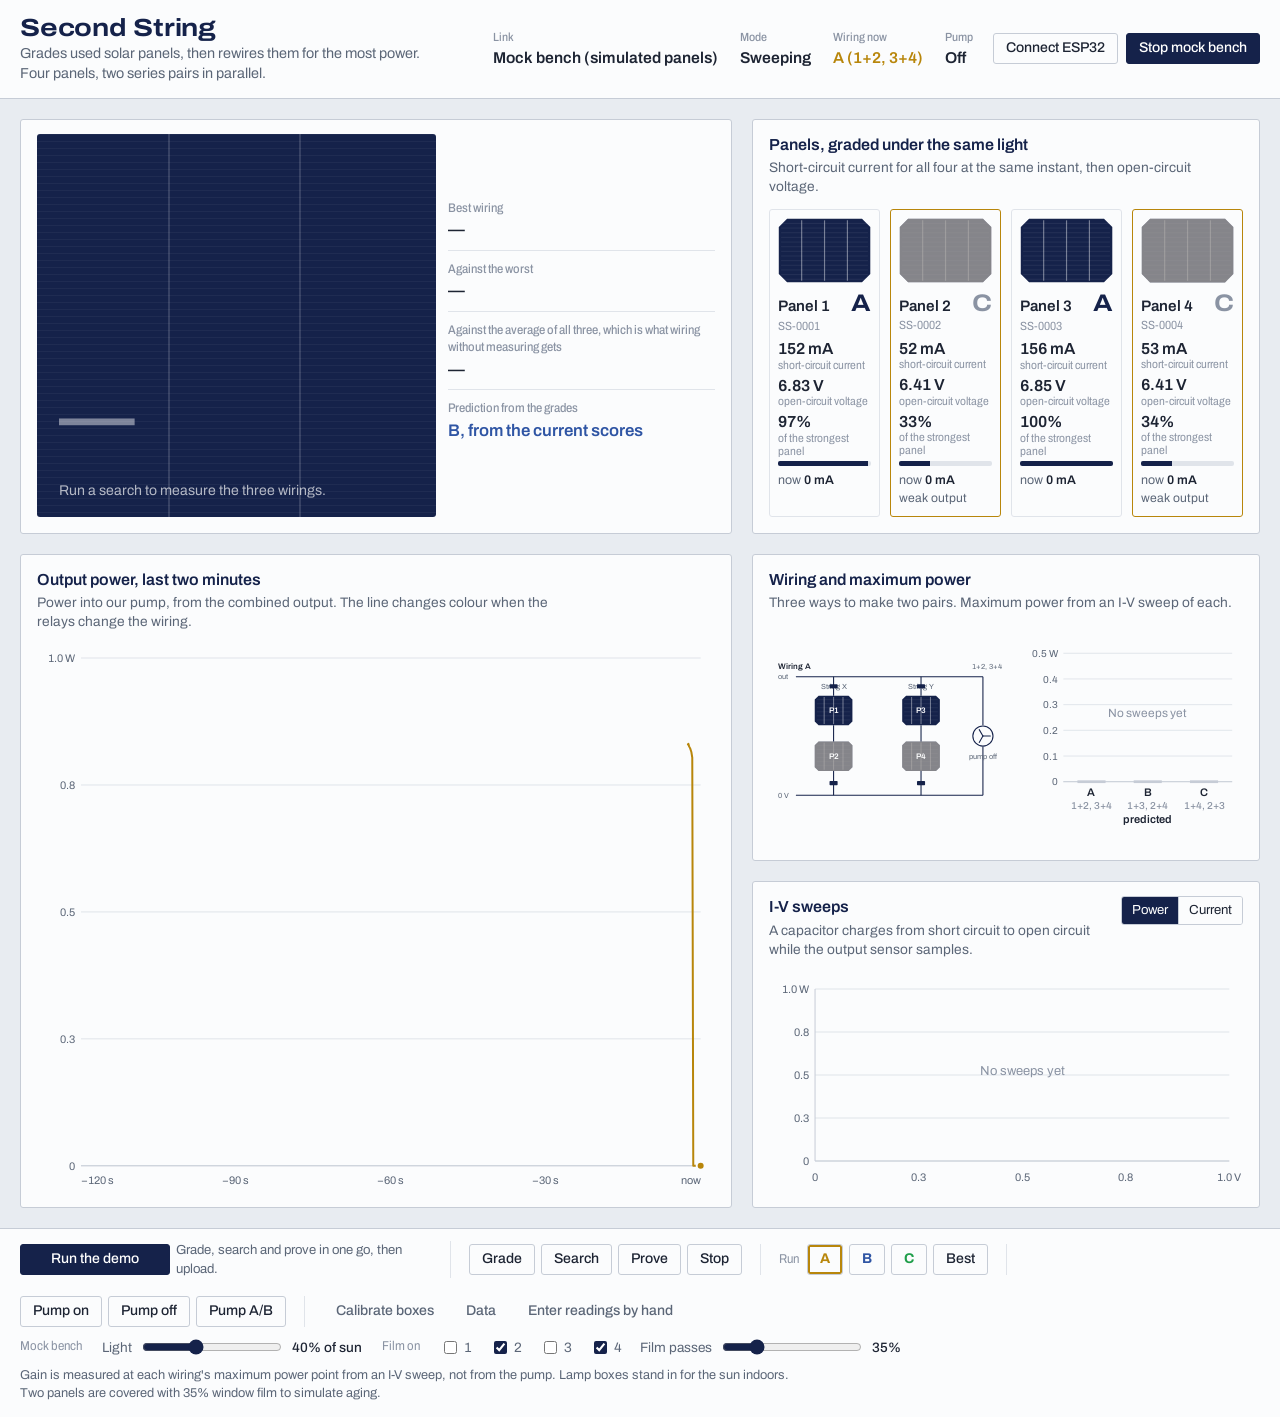
==== commit fe278b71: "dash: enter a bench run by hand from multimeter readings "Enter readings by hand" (deck, Calibration" ====
--- a/dashboard/index.html
+++ b/dashboard/index.html
@@ -28,7 +28,7 @@
         <span class="readout__value" id="pairing-text">—</span>
       </div>
       <div class="readout">
-        <span class="readout__label" id="pump-label">Pump</span>
+        <span class="readout__label">Pump</span>
         <span class="readout__value" id="pump-text">—</span>
       </div>
     </div>
@@ -58,7 +58,7 @@
     <section class="panels" aria-labelledby="panels-title">
       <div class="section-head">
         <h2 id="panels-title">Panels, graded under the same light</h2>
-        <p id="panels-note">Short-circuit current for all four at the same instant, then open-circuit voltage.</p>
+        <p id="panels-note" data-manual="Typed in from multimeter readings, not measured by the bench. Scores compare the four with each other.">Short-circuit current for all four at the same instant, then open-circuit voltage.</p>
       </div>
       <div class="panel-row" id="panel-row"></div>
     </section>
@@ -66,7 +66,7 @@
     <section class="trace" aria-labelledby="trace-title">
       <div class="section-head">
         <h2 id="trace-title">Output power, last two minutes</h2>
-        <p id="trace-note">Power into our pump, from the combined output. The line changes colour when the relays change the wiring.</p>
+        <p>Power into our pump, from the combined output. The line changes colour when the relays change the wiring.</p>
       </div>
       <div class="chart" id="trace-chart"></div>
     </section>
@@ -74,7 +74,7 @@
     <section class="wiring" aria-labelledby="wiring-title">
       <div class="section-head">
         <h2 id="wiring-title">Wiring and maximum power</h2>
-        <p>Three ways to make two pairs. Maximum power from an I-V sweep of each.</p>
+        <p data-manual="Three ways to make two pairs. Maximum power measured by hand for each, if it was entered.">Three ways to make two pairs. Maximum power from an I-V sweep of each.</p>
       </div>
       <div class="wiring__grid">
         <div class="chart chart--diagram" id="wiring-diagram"></div>
@@ -124,6 +124,7 @@
       <div class="deck__group" aria-label="Calibration">
         <button type="button" class="btn btn--quiet" id="btn-cal">Calibrate boxes</button>
         <button type="button" class="btn btn--quiet" id="btn-data">Data</button>
+        <button type="button" class="btn btn--quiet" id="btn-manual">Enter readings by hand</button>
       </div>
     </div>
 
@@ -136,10 +137,9 @@
       <label class="check"><input type="checkbox" data-film="3"> 3</label>
       <label class="check"><input type="checkbox" data-film="4" checked> 4</label>
       <label class="field">Film passes <input type="range" id="mock-film" min="0.2" max="0.9" step="0.05" value="0.35"><output id="mock-film-out">35%</output></label>
-      <button type="button" class="btn btn--quiet" id="btn-calib">Simulate measured panels…</button>
-    </div>
-
-    <p class="deck__note">Gain is measured at each wiring's maximum power point from an I-V sweep, not from the load. Each run records its light source and any film in its bench notes; the mock bench and its calibrated mode are simulations.</p>
+    </div>
+
+    <p class="deck__note" data-manual="These readings were typed in by hand from a multimeter; the bench measured nothing. No I-V sweep and no proof cycles, so there is no confidence interval.">Gain is measured at each wiring's maximum power point from an I-V sweep, not from the pump. Lamp boxes stand in for the sun indoors. Two panels are covered with 35% window film to simulate aging.</p>
   </footer>
 
   <div class="tip" id="tip" hidden></div>
@@ -174,7 +174,6 @@
         <label>Panel 4 <input data-passport="4" spellcheck="false"></label>
       </div>
       <label class="field field--wide">Bench notes <input id="bench-notes" placeholder="lamp boxes, 35% film on panels 2 and 4"></label>
-      <label class="field field--wide">The array powers <select id="load-kind"><option value="pump">the pump</option><option value="fan">a fan</option><option value="resistor">a load resistor</option><option value="none">nothing (measurement only)</option></select></label>
       <label class="field field--wide">Upload to <input id="upload-url" placeholder="empty = this laptop's server (tools/serve.py), or a full https://…/api/runs address" spellcheck="false"></label>
       <label class="check" style="margin-top:10px"><input type="checkbox" id="auto-upload" checked> Upload automatically when a proof finishes</label>
       <p id="run-line">No run yet. Press Grade or Search.</p>
@@ -195,6 +194,33 @@
     </form>
   </dialog>
 
+  <dialog class="sheet sheet--wide" id="manual-sheet">
+    <form method="dialog" id="manual-form" novalidate>
+      <h2>Enter readings by hand</h2>
+      <p>For when the bench can't measure: type multimeter readings for each panel, taken under the same light, one right after another. The dashboard grades them with the firmware's own rules and makes passports marked as hand-entered. This ends the mock bench or the ESP32 link.</p>
+      <div class="manual-grid">
+        <span></span><span>Short-circuit current, mA</span><span>Open-circuit voltage, V</span>
+        <label for="m-isc-1">Panel 1</label><input id="m-isc-1" data-field="isc-1" aria-label="Panel 1 short-circuit current, mA" inputmode="decimal" autocomplete="off"><input id="m-voc-1" data-field="voc-1" inputmode="decimal" autocomplete="off" aria-label="Panel 1 open-circuit voltage, V">
+        <label for="m-isc-2">Panel 2</label><input id="m-isc-2" data-field="isc-2" aria-label="Panel 2 short-circuit current, mA" inputmode="decimal" autocomplete="off"><input id="m-voc-2" data-field="voc-2" inputmode="decimal" autocomplete="off" aria-label="Panel 2 open-circuit voltage, V">
+        <label for="m-isc-3">Panel 3</label><input id="m-isc-3" data-field="isc-3" aria-label="Panel 3 short-circuit current, mA" inputmode="decimal" autocomplete="off"><input id="m-voc-3" data-field="voc-3" inputmode="decimal" autocomplete="off" aria-label="Panel 3 open-circuit voltage, V">
+        <label for="m-isc-4">Panel 4</label><input id="m-isc-4" data-field="isc-4" aria-label="Panel 4 short-circuit current, mA" inputmode="decimal" autocomplete="off"><input id="m-voc-4" data-field="voc-4" inputmode="decimal" autocomplete="off" aria-label="Panel 4 open-circuit voltage, V">
+      </div>
+      <p>Optional: maximum power of each wiring, measured by hand. Enter all three or none.</p>
+      <div class="manual-grid manual-grid--pairs">
+        <label for="m-pmax-A">Wiring <b class="pair-A">A</b> (1+2, 3+4), W</label><input id="m-pmax-A" data-field="pmax-A" inputmode="decimal" autocomplete="off">
+        <label for="m-pmax-B">Wiring <b class="pair-B">B</b> (1+3, 2+4), W</label><input id="m-pmax-B" data-field="pmax-B" inputmode="decimal" autocomplete="off">
+        <label for="m-pmax-C">Wiring <b class="pair-C">C</b> (1+4, 2+3), W</label><input id="m-pmax-C" data-field="pmax-C" inputmode="decimal" autocomplete="off">
+      </div>
+      <label class="field field--wide">Bench note <input id="manual-note" placeholder="outdoors, Sat 3 PM, sun" autocomplete="off"></label>
+      <p class="manual-saved">Saved with the run as: <span id="manual-saved"></span></p>
+      <ul class="manual-errors" id="manual-errors" aria-live="polite"></ul>
+      <div class="sheet__actions">
+        <button type="button" class="btn btn--primary" id="btn-manual-use">Use these readings</button>
+        <button type="submit" class="btn btn--quiet">Cancel</button>
+      </div>
+    </form>
+  </dialog>
+
   <script type="module" src="js/app.js"></script>
 </body>
 </html>
--- a/dashboard/css/style.css
+++ b/dashboard/css/style.css
@@ -258,6 +258,7 @@
   gap: 10px;
 }
 .deck__row { display: flex; flex-wrap: wrap; gap: 18px; align-items: center; }
+.deck__row[hidden] { display: none; }
 .deck__group { display: flex; gap: 6px; align-items: center; padding-right: 18px; border-right: 1px solid var(--busbar-2); }
 .deck__group:last-child { border-right: 0; }
 .deck__label { font-size: 0.8rem; color: var(--ink-3); font-stretch: 88%; margin-right: 2px; }
@@ -317,6 +318,21 @@
 .sheet__status { font-size: 0.85rem; color: var(--ink-2); align-self: center; }
 .sheet__status.is-bad { color: var(--alert); }
 .panel__id { font-size: 0.74rem; color: var(--ink-3); font-stretch: 88%; }
+/* hand-entry sheet: a label column, then one or two number columns */
+.manual-grid { display: grid; grid-template-columns: max-content minmax(0, 12rem) minmax(0, 12rem); gap: 6px 10px; align-items: center; margin: 12px 0 10px; }
+.manual-grid--pairs { grid-template-columns: max-content minmax(0, 12rem); }
+.manual-grid > span { font-size: 0.78rem; color: var(--ink-3); font-stretch: 88%; }
+.manual-grid label { font-size: 0.9rem; color: var(--ink-2); }
+.manual-grid input {
+  font: inherit; font-size: 0.9rem; color: var(--ink); font-variant-numeric: tabular-nums;
+  border: 1px solid var(--busbar); border-radius: var(--radius); padding: 5px 8px; background: var(--surface); min-width: 0;
+}
+.manual-grid input[aria-invalid="true"] { border-color: var(--alert); }
+.manual-grid .pair-A { color: var(--pair-a); } .manual-grid .pair-B { color: var(--pair-b); } .manual-grid .pair-C { color: var(--pair-c); }
+.sheet p.manual-saved { font-size: 0.82rem; margin-top: 6px; }
+#manual-saved { color: var(--ink); }
+.manual-errors { list-style: none; padding: 0; margin: 10px 0 0; color: var(--alert); font-size: 0.85rem; display: grid; gap: 3px; }
+
 .table { width: 100%; border-collapse: collapse; font-size: 0.82rem; max-height: 50vh; display: block; overflow: auto; }
 .table th, .table td { text-align: left; padding: 4px 8px; border-bottom: 1px solid var(--busbar-2); vertical-align: top; }
 .table th { color: var(--ink-3); font-weight: 500; position: sticky; top: 0; background: var(--surface); }
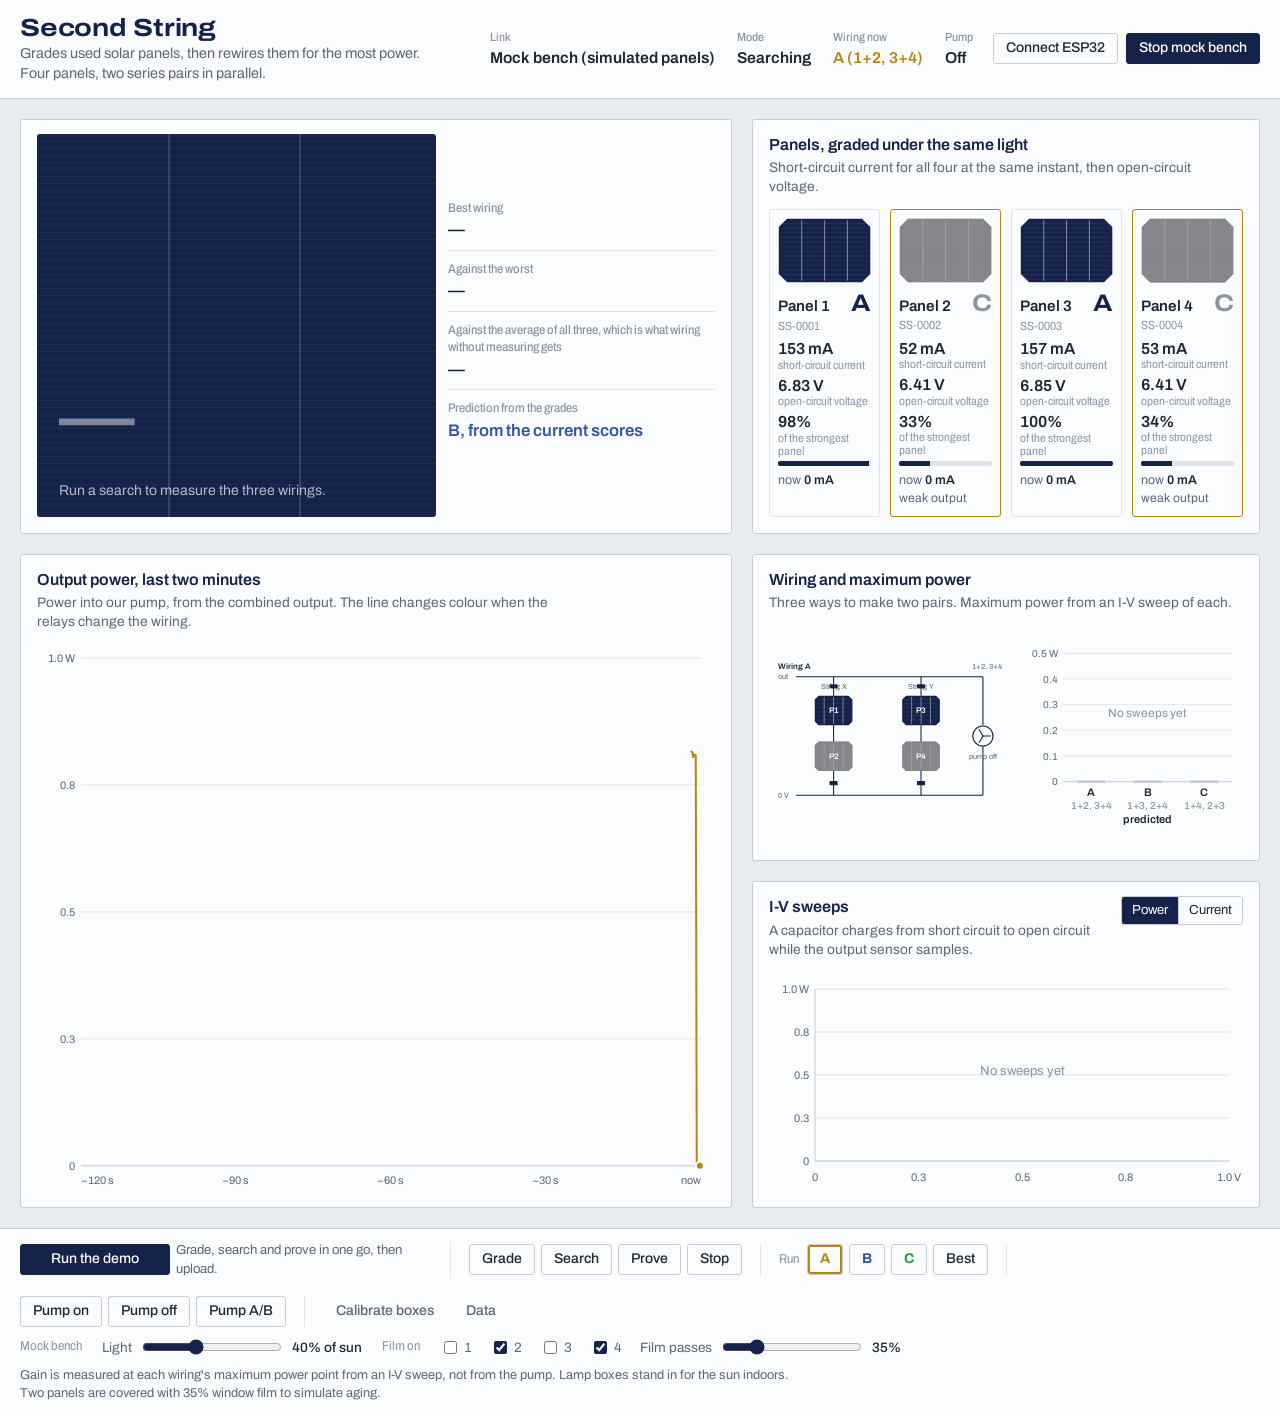
==== commit fc9cf594: "dash: play a recorded bench session from a file Data > Play a recording… takes a tools/capture.py lo" ====
--- a/dashboard/index.html
+++ b/dashboard/index.html
@@ -36,6 +36,7 @@
       <button type="button" class="btn" id="btn-connect">Connect ESP32</button>
       <button type="button" class="btn btn--quiet" id="btn-mock">Use mock bench</button>
       <button type="button" class="btn btn--quiet" id="btn-replay" hidden>Replay recording</button>
+      <button type="button" class="btn" id="btn-rec-stop" hidden>Stop playback</button>
     </div>
   </header>
 
@@ -58,7 +59,7 @@
     <section class="panels" aria-labelledby="panels-title">
       <div class="section-head">
         <h2 id="panels-title">Panels, graded under the same light</h2>
-        <p id="panels-note" data-manual="Typed in from multimeter readings, not measured by the bench. Scores compare the four with each other.">Short-circuit current for all four at the same instant, then open-circuit voltage.</p>
+        <p id="panels-note">Short-circuit current for all four at the same instant, then open-circuit voltage.</p>
       </div>
       <div class="panel-row" id="panel-row"></div>
     </section>
@@ -74,7 +75,7 @@
     <section class="wiring" aria-labelledby="wiring-title">
       <div class="section-head">
         <h2 id="wiring-title">Wiring and maximum power</h2>
-        <p data-manual="Three ways to make two pairs. Maximum power measured by hand for each, if it was entered.">Three ways to make two pairs. Maximum power from an I-V sweep of each.</p>
+        <p>Three ways to make two pairs. Maximum power from an I-V sweep of each.</p>
       </div>
       <div class="wiring__grid">
         <div class="chart chart--diagram" id="wiring-diagram"></div>
@@ -124,7 +125,6 @@
       <div class="deck__group" aria-label="Calibration">
         <button type="button" class="btn btn--quiet" id="btn-cal">Calibrate boxes</button>
         <button type="button" class="btn btn--quiet" id="btn-data">Data</button>
-        <button type="button" class="btn btn--quiet" id="btn-manual">Enter readings by hand</button>
       </div>
     </div>
 
@@ -139,7 +139,7 @@
       <label class="field">Film passes <input type="range" id="mock-film" min="0.2" max="0.9" step="0.05" value="0.35"><output id="mock-film-out">35%</output></label>
     </div>
 
-    <p class="deck__note" data-manual="These readings were typed in by hand from a multimeter; the bench measured nothing. No I-V sweep and no proof cycles, so there is no confidence interval.">Gain is measured at each wiring's maximum power point from an I-V sweep, not from the pump. Lamp boxes stand in for the sun indoors. Two panels are covered with 35% window film to simulate aging.</p>
+    <p class="deck__note">Gain is measured at each wiring's maximum power point from an I-V sweep, not from the pump. Lamp boxes stand in for the sun indoors. Two panels are covered with 35% window film to simulate aging.</p>
   </footer>
 
   <div class="tip" id="tip" hidden></div>
@@ -187,6 +187,17 @@
         <button type="button" class="btn btn--quiet" id="btn-dl-csv">Download live power (CSV)</button>
         <button type="submit" class="btn btn--quiet">Close</button>
       </div>
+      <div class="sheet__actions playback">
+        <label class="btn" id="rec-pick">Play a recording…<input type="file" id="rec-file" accept=".log,.jsonl,.txt,.json" class="visually-hidden"></label>
+        <label class="field">Speed
+          <select id="rec-speed">
+            <option value="1">1×</option>
+            <option value="4" selected>4×</option>
+            <option value="0">As fast as possible</option>
+          </select>
+        </label>
+        <span class="sheet__status" id="rec-status">A capture from tools/capture.py, a messages download (JSONL) or an exported run (JSON). It plays through the same serial parser as the board and is labelled as a recording, never as live.</span>
+      </div>
       <table class="table" id="data-table">
         <thead><tr><th>Time</th><th>Type</th><th>Summary</th></tr></thead>
         <tbody></tbody>
@@ -194,33 +205,6 @@
     </form>
   </dialog>
 
-  <dialog class="sheet sheet--wide" id="manual-sheet">
-    <form method="dialog" id="manual-form" novalidate>
-      <h2>Enter readings by hand</h2>
-      <p>For when the bench can't measure: type multimeter readings for each panel, taken under the same light, one right after another. The dashboard grades them with the firmware's own rules and makes passports marked as hand-entered. This ends the mock bench or the ESP32 link.</p>
-      <div class="manual-grid">
-        <span></span><span>Short-circuit current, mA</span><span>Open-circuit voltage, V</span>
-        <label for="m-isc-1">Panel 1</label><input id="m-isc-1" data-field="isc-1" aria-label="Panel 1 short-circuit current, mA" inputmode="decimal" autocomplete="off"><input id="m-voc-1" data-field="voc-1" inputmode="decimal" autocomplete="off" aria-label="Panel 1 open-circuit voltage, V">
-        <label for="m-isc-2">Panel 2</label><input id="m-isc-2" data-field="isc-2" aria-label="Panel 2 short-circuit current, mA" inputmode="decimal" autocomplete="off"><input id="m-voc-2" data-field="voc-2" inputmode="decimal" autocomplete="off" aria-label="Panel 2 open-circuit voltage, V">
-        <label for="m-isc-3">Panel 3</label><input id="m-isc-3" data-field="isc-3" aria-label="Panel 3 short-circuit current, mA" inputmode="decimal" autocomplete="off"><input id="m-voc-3" data-field="voc-3" inputmode="decimal" autocomplete="off" aria-label="Panel 3 open-circuit voltage, V">
-        <label for="m-isc-4">Panel 4</label><input id="m-isc-4" data-field="isc-4" aria-label="Panel 4 short-circuit current, mA" inputmode="decimal" autocomplete="off"><input id="m-voc-4" data-field="voc-4" inputmode="decimal" autocomplete="off" aria-label="Panel 4 open-circuit voltage, V">
-      </div>
-      <p>Optional: maximum power of each wiring, measured by hand. Enter all three or none.</p>
-      <div class="manual-grid manual-grid--pairs">
-        <label for="m-pmax-A">Wiring <b class="pair-A">A</b> (1+2, 3+4), W</label><input id="m-pmax-A" data-field="pmax-A" inputmode="decimal" autocomplete="off">
-        <label for="m-pmax-B">Wiring <b class="pair-B">B</b> (1+3, 2+4), W</label><input id="m-pmax-B" data-field="pmax-B" inputmode="decimal" autocomplete="off">
-        <label for="m-pmax-C">Wiring <b class="pair-C">C</b> (1+4, 2+3), W</label><input id="m-pmax-C" data-field="pmax-C" inputmode="decimal" autocomplete="off">
-      </div>
-      <label class="field field--wide">Bench note <input id="manual-note" placeholder="outdoors, Sat 3 PM, sun" autocomplete="off"></label>
-      <p class="manual-saved">Saved with the run as: <span id="manual-saved"></span></p>
-      <ul class="manual-errors" id="manual-errors" aria-live="polite"></ul>
-      <div class="sheet__actions">
-        <button type="button" class="btn btn--primary" id="btn-manual-use">Use these readings</button>
-        <button type="submit" class="btn btn--quiet">Cancel</button>
-      </div>
-    </form>
-  </dialog>
-
   <script type="module" src="js/app.js"></script>
 </body>
 </html>
--- a/dashboard/css/style.css
+++ b/dashboard/css/style.css
@@ -258,7 +258,6 @@
   gap: 10px;
 }
 .deck__row { display: flex; flex-wrap: wrap; gap: 18px; align-items: center; }
-.deck__row[hidden] { display: none; }
 .deck__group { display: flex; gap: 6px; align-items: center; padding-right: 18px; border-right: 1px solid var(--busbar-2); }
 .deck__group:last-child { border-right: 0; }
 .deck__label { font-size: 0.8rem; color: var(--ink-3); font-stretch: 88%; margin-right: 2px; }
@@ -318,21 +317,6 @@
 .sheet__status { font-size: 0.85rem; color: var(--ink-2); align-self: center; }
 .sheet__status.is-bad { color: var(--alert); }
 .panel__id { font-size: 0.74rem; color: var(--ink-3); font-stretch: 88%; }
-/* hand-entry sheet: a label column, then one or two number columns */
-.manual-grid { display: grid; grid-template-columns: max-content minmax(0, 12rem) minmax(0, 12rem); gap: 6px 10px; align-items: center; margin: 12px 0 10px; }
-.manual-grid--pairs { grid-template-columns: max-content minmax(0, 12rem); }
-.manual-grid > span { font-size: 0.78rem; color: var(--ink-3); font-stretch: 88%; }
-.manual-grid label { font-size: 0.9rem; color: var(--ink-2); }
-.manual-grid input {
-  font: inherit; font-size: 0.9rem; color: var(--ink); font-variant-numeric: tabular-nums;
-  border: 1px solid var(--busbar); border-radius: var(--radius); padding: 5px 8px; background: var(--surface); min-width: 0;
-}
-.manual-grid input[aria-invalid="true"] { border-color: var(--alert); }
-.manual-grid .pair-A { color: var(--pair-a); } .manual-grid .pair-B { color: var(--pair-b); } .manual-grid .pair-C { color: var(--pair-c); }
-.sheet p.manual-saved { font-size: 0.82rem; margin-top: 6px; }
-#manual-saved { color: var(--ink); }
-.manual-errors { list-style: none; padding: 0; margin: 10px 0 0; color: var(--alert); font-size: 0.85rem; display: grid; gap: 3px; }
-
 .table { width: 100%; border-collapse: collapse; font-size: 0.82rem; max-height: 50vh; display: block; overflow: auto; }
 .table th, .table td { text-align: left; padding: 4px 8px; border-bottom: 1px solid var(--busbar-2); vertical-align: top; }
 .table th { color: var(--ink-3); font-weight: 500; position: sticky; top: 0; background: var(--surface); }
@@ -359,3 +343,9 @@
   .wiring__grid { grid-template-columns: 1fr; }
   .gain__number { font-size: 3.6rem; }
 }
+
+/* Playing a recording (js/playback.js) */
+.playback { align-items: center; border-top: 1px solid var(--busbar); padding-top: 12px; }
+.playback .sheet__status { flex: 1 1 260px; }
+#rec-pick:focus-within { outline: 2px solid var(--cell); outline-offset: 2px; }
+#rec-speed { font: inherit; font-size: 0.88rem; color: var(--ink); border: 1px solid var(--busbar); border-radius: var(--radius); padding: 4px 6px; background: var(--surface); }
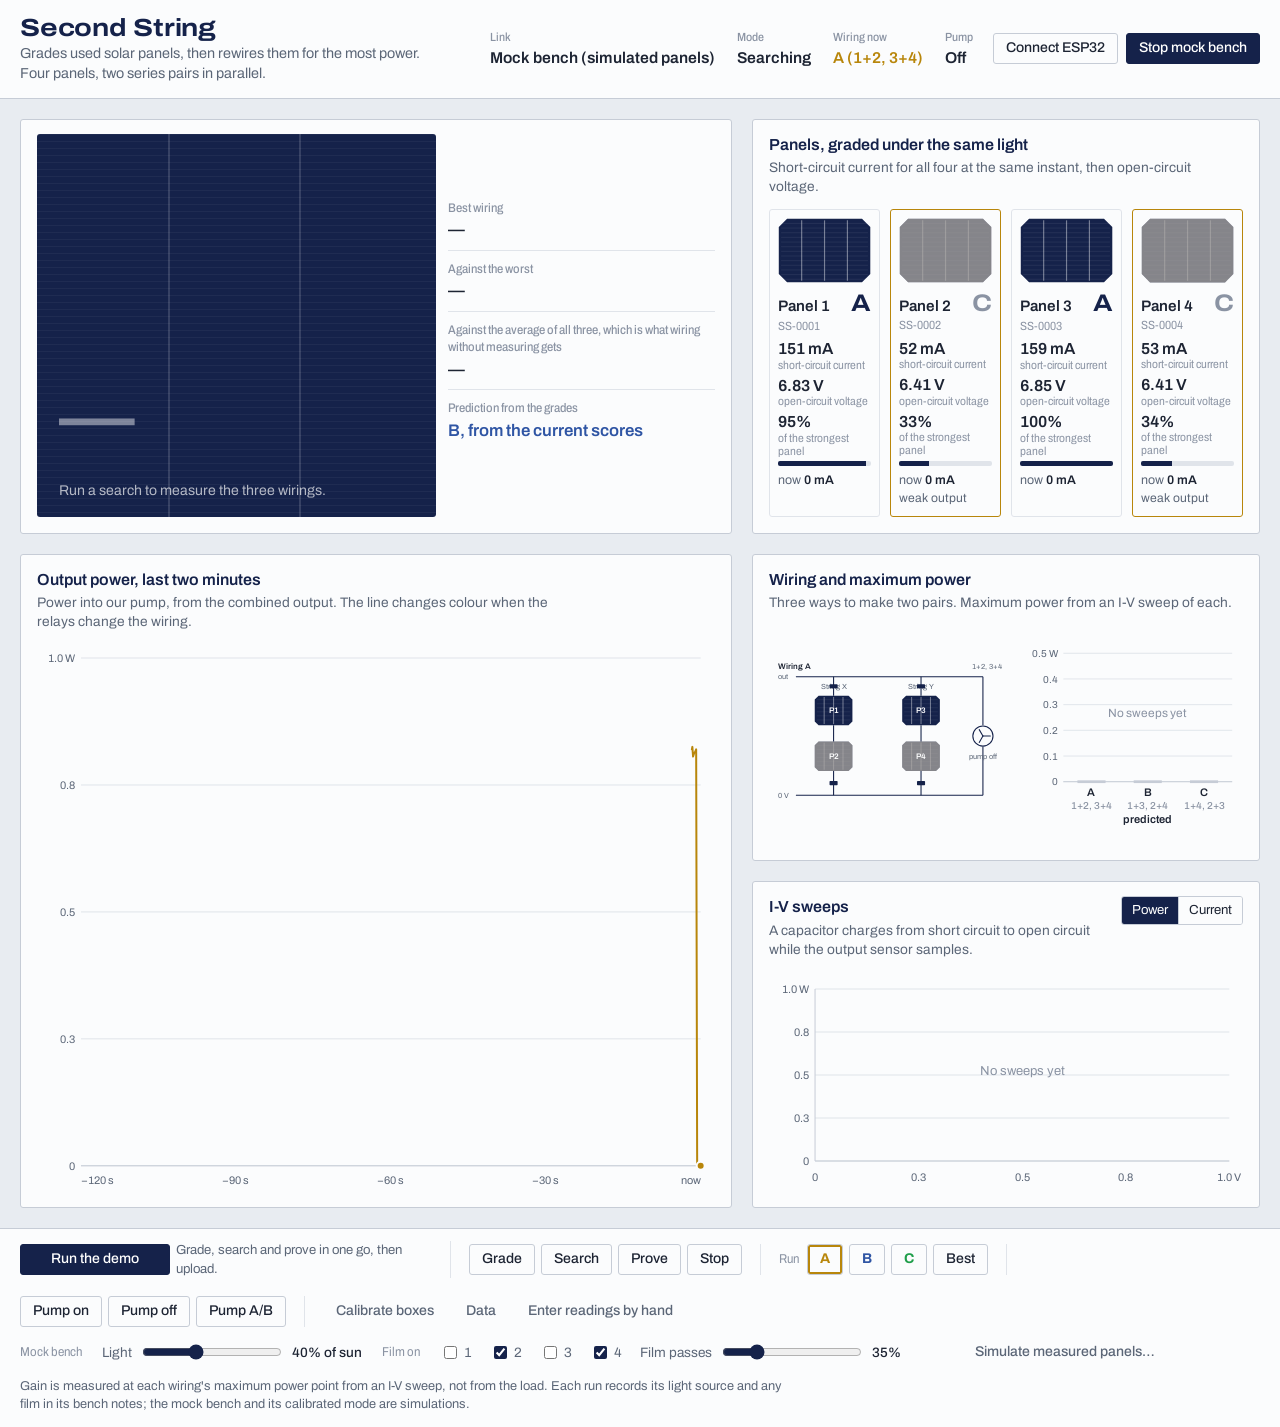
==== commit c82d21f4: "Merge playing a recorded bench session from a file A capture, a messages download or an exported run" ====
--- a/dashboard/index.html
+++ b/dashboard/index.html
@@ -28,7 +28,7 @@
         <span class="readout__value" id="pairing-text">—</span>
       </div>
       <div class="readout">
-        <span class="readout__label">Pump</span>
+        <span class="readout__label" id="pump-label">Pump</span>
         <span class="readout__value" id="pump-text">—</span>
       </div>
     </div>
@@ -59,7 +59,7 @@
     <section class="panels" aria-labelledby="panels-title">
       <div class="section-head">
         <h2 id="panels-title">Panels, graded under the same light</h2>
-        <p id="panels-note">Short-circuit current for all four at the same instant, then open-circuit voltage.</p>
+        <p id="panels-note" data-manual="Typed in from multimeter readings, not measured by the bench. Scores compare the four with each other.">Short-circuit current for all four at the same instant, then open-circuit voltage.</p>
       </div>
       <div class="panel-row" id="panel-row"></div>
     </section>
@@ -67,7 +67,7 @@
     <section class="trace" aria-labelledby="trace-title">
       <div class="section-head">
         <h2 id="trace-title">Output power, last two minutes</h2>
-        <p>Power into our pump, from the combined output. The line changes colour when the relays change the wiring.</p>
+        <p id="trace-note">Power into our pump, from the combined output. The line changes colour when the relays change the wiring.</p>
       </div>
       <div class="chart" id="trace-chart"></div>
     </section>
@@ -75,7 +75,7 @@
     <section class="wiring" aria-labelledby="wiring-title">
       <div class="section-head">
         <h2 id="wiring-title">Wiring and maximum power</h2>
-        <p>Three ways to make two pairs. Maximum power from an I-V sweep of each.</p>
+        <p data-manual="Three ways to make two pairs. Maximum power measured by hand for each, if it was entered.">Three ways to make two pairs. Maximum power from an I-V sweep of each.</p>
       </div>
       <div class="wiring__grid">
         <div class="chart chart--diagram" id="wiring-diagram"></div>
@@ -125,6 +125,7 @@
       <div class="deck__group" aria-label="Calibration">
         <button type="button" class="btn btn--quiet" id="btn-cal">Calibrate boxes</button>
         <button type="button" class="btn btn--quiet" id="btn-data">Data</button>
+        <button type="button" class="btn btn--quiet" id="btn-manual">Enter readings by hand</button>
       </div>
     </div>
 
@@ -137,9 +138,10 @@
       <label class="check"><input type="checkbox" data-film="3"> 3</label>
       <label class="check"><input type="checkbox" data-film="4" checked> 4</label>
       <label class="field">Film passes <input type="range" id="mock-film" min="0.2" max="0.9" step="0.05" value="0.35"><output id="mock-film-out">35%</output></label>
-    </div>
-
-    <p class="deck__note">Gain is measured at each wiring's maximum power point from an I-V sweep, not from the pump. Lamp boxes stand in for the sun indoors. Two panels are covered with 35% window film to simulate aging.</p>
+      <button type="button" class="btn btn--quiet" id="btn-calib">Simulate measured panels…</button>
+    </div>
+
+    <p class="deck__note" data-manual="These readings were typed in by hand from a multimeter; the bench measured nothing. No I-V sweep and no proof cycles, so there is no confidence interval.">Gain is measured at each wiring's maximum power point from an I-V sweep, not from the load. Each run records its light source and any film in its bench notes; the mock bench and its calibrated mode are simulations.</p>
   </footer>
 
   <div class="tip" id="tip" hidden></div>
@@ -174,6 +176,7 @@
         <label>Panel 4 <input data-passport="4" spellcheck="false"></label>
       </div>
       <label class="field field--wide">Bench notes <input id="bench-notes" placeholder="lamp boxes, 35% film on panels 2 and 4"></label>
+      <label class="field field--wide">The array powers <select id="load-kind"><option value="pump">the pump</option><option value="fan">a fan</option><option value="resistor">a load resistor</option><option value="none">nothing (measurement only)</option></select></label>
       <label class="field field--wide">Upload to <input id="upload-url" placeholder="empty = this laptop's server (tools/serve.py), or a full https://…/api/runs address" spellcheck="false"></label>
       <label class="check" style="margin-top:10px"><input type="checkbox" id="auto-upload" checked> Upload automatically when a proof finishes</label>
       <p id="run-line">No run yet. Press Grade or Search.</p>
@@ -205,6 +208,33 @@
     </form>
   </dialog>
 
+  <dialog class="sheet sheet--wide" id="manual-sheet">
+    <form method="dialog" id="manual-form" novalidate>
+      <h2>Enter readings by hand</h2>
+      <p>For when the bench can't measure: type multimeter readings for each panel, taken under the same light, one right after another. The dashboard grades them with the firmware's own rules and makes passports marked as hand-entered. This ends the mock bench or the ESP32 link.</p>
+      <div class="manual-grid">
+        <span></span><span>Short-circuit current, mA</span><span>Open-circuit voltage, V</span>
+        <label for="m-isc-1">Panel 1</label><input id="m-isc-1" data-field="isc-1" aria-label="Panel 1 short-circuit current, mA" inputmode="decimal" autocomplete="off"><input id="m-voc-1" data-field="voc-1" inputmode="decimal" autocomplete="off" aria-label="Panel 1 open-circuit voltage, V">
+        <label for="m-isc-2">Panel 2</label><input id="m-isc-2" data-field="isc-2" aria-label="Panel 2 short-circuit current, mA" inputmode="decimal" autocomplete="off"><input id="m-voc-2" data-field="voc-2" inputmode="decimal" autocomplete="off" aria-label="Panel 2 open-circuit voltage, V">
+        <label for="m-isc-3">Panel 3</label><input id="m-isc-3" data-field="isc-3" aria-label="Panel 3 short-circuit current, mA" inputmode="decimal" autocomplete="off"><input id="m-voc-3" data-field="voc-3" inputmode="decimal" autocomplete="off" aria-label="Panel 3 open-circuit voltage, V">
+        <label for="m-isc-4">Panel 4</label><input id="m-isc-4" data-field="isc-4" aria-label="Panel 4 short-circuit current, mA" inputmode="decimal" autocomplete="off"><input id="m-voc-4" data-field="voc-4" inputmode="decimal" autocomplete="off" aria-label="Panel 4 open-circuit voltage, V">
+      </div>
+      <p>Optional: maximum power of each wiring, measured by hand. Enter all three or none.</p>
+      <div class="manual-grid manual-grid--pairs">
+        <label for="m-pmax-A">Wiring <b class="pair-A">A</b> (1+2, 3+4), W</label><input id="m-pmax-A" data-field="pmax-A" inputmode="decimal" autocomplete="off">
+        <label for="m-pmax-B">Wiring <b class="pair-B">B</b> (1+3, 2+4), W</label><input id="m-pmax-B" data-field="pmax-B" inputmode="decimal" autocomplete="off">
+        <label for="m-pmax-C">Wiring <b class="pair-C">C</b> (1+4, 2+3), W</label><input id="m-pmax-C" data-field="pmax-C" inputmode="decimal" autocomplete="off">
+      </div>
+      <label class="field field--wide">Bench note <input id="manual-note" placeholder="outdoors, Sat 3 PM, sun" autocomplete="off"></label>
+      <p class="manual-saved">Saved with the run as: <span id="manual-saved"></span></p>
+      <ul class="manual-errors" id="manual-errors" aria-live="polite"></ul>
+      <div class="sheet__actions">
+        <button type="button" class="btn btn--primary" id="btn-manual-use">Use these readings</button>
+        <button type="submit" class="btn btn--quiet">Cancel</button>
+      </div>
+    </form>
+  </dialog>
+
   <script type="module" src="js/app.js"></script>
 </body>
 </html>
--- a/dashboard/css/style.css
+++ b/dashboard/css/style.css
@@ -258,6 +258,7 @@
   gap: 10px;
 }
 .deck__row { display: flex; flex-wrap: wrap; gap: 18px; align-items: center; }
+.deck__row[hidden] { display: none; }
 .deck__group { display: flex; gap: 6px; align-items: center; padding-right: 18px; border-right: 1px solid var(--busbar-2); }
 .deck__group:last-child { border-right: 0; }
 .deck__label { font-size: 0.8rem; color: var(--ink-3); font-stretch: 88%; margin-right: 2px; }
@@ -317,6 +318,21 @@
 .sheet__status { font-size: 0.85rem; color: var(--ink-2); align-self: center; }
 .sheet__status.is-bad { color: var(--alert); }
 .panel__id { font-size: 0.74rem; color: var(--ink-3); font-stretch: 88%; }
+/* hand-entry sheet: a label column, then one or two number columns */
+.manual-grid { display: grid; grid-template-columns: max-content minmax(0, 12rem) minmax(0, 12rem); gap: 6px 10px; align-items: center; margin: 12px 0 10px; }
+.manual-grid--pairs { grid-template-columns: max-content minmax(0, 12rem); }
+.manual-grid > span { font-size: 0.78rem; color: var(--ink-3); font-stretch: 88%; }
+.manual-grid label { font-size: 0.9rem; color: var(--ink-2); }
+.manual-grid input {
+  font: inherit; font-size: 0.9rem; color: var(--ink); font-variant-numeric: tabular-nums;
+  border: 1px solid var(--busbar); border-radius: var(--radius); padding: 5px 8px; background: var(--surface); min-width: 0;
+}
+.manual-grid input[aria-invalid="true"] { border-color: var(--alert); }
+.manual-grid .pair-A { color: var(--pair-a); } .manual-grid .pair-B { color: var(--pair-b); } .manual-grid .pair-C { color: var(--pair-c); }
+.sheet p.manual-saved { font-size: 0.82rem; margin-top: 6px; }
+#manual-saved { color: var(--ink); }
+.manual-errors { list-style: none; padding: 0; margin: 10px 0 0; color: var(--alert); font-size: 0.85rem; display: grid; gap: 3px; }
+
 .table { width: 100%; border-collapse: collapse; font-size: 0.82rem; max-height: 50vh; display: block; overflow: auto; }
 .table th, .table td { text-align: left; padding: 4px 8px; border-bottom: 1px solid var(--busbar-2); vertical-align: top; }
 .table th { color: var(--ink-3); font-weight: 500; position: sticky; top: 0; background: var(--surface); }
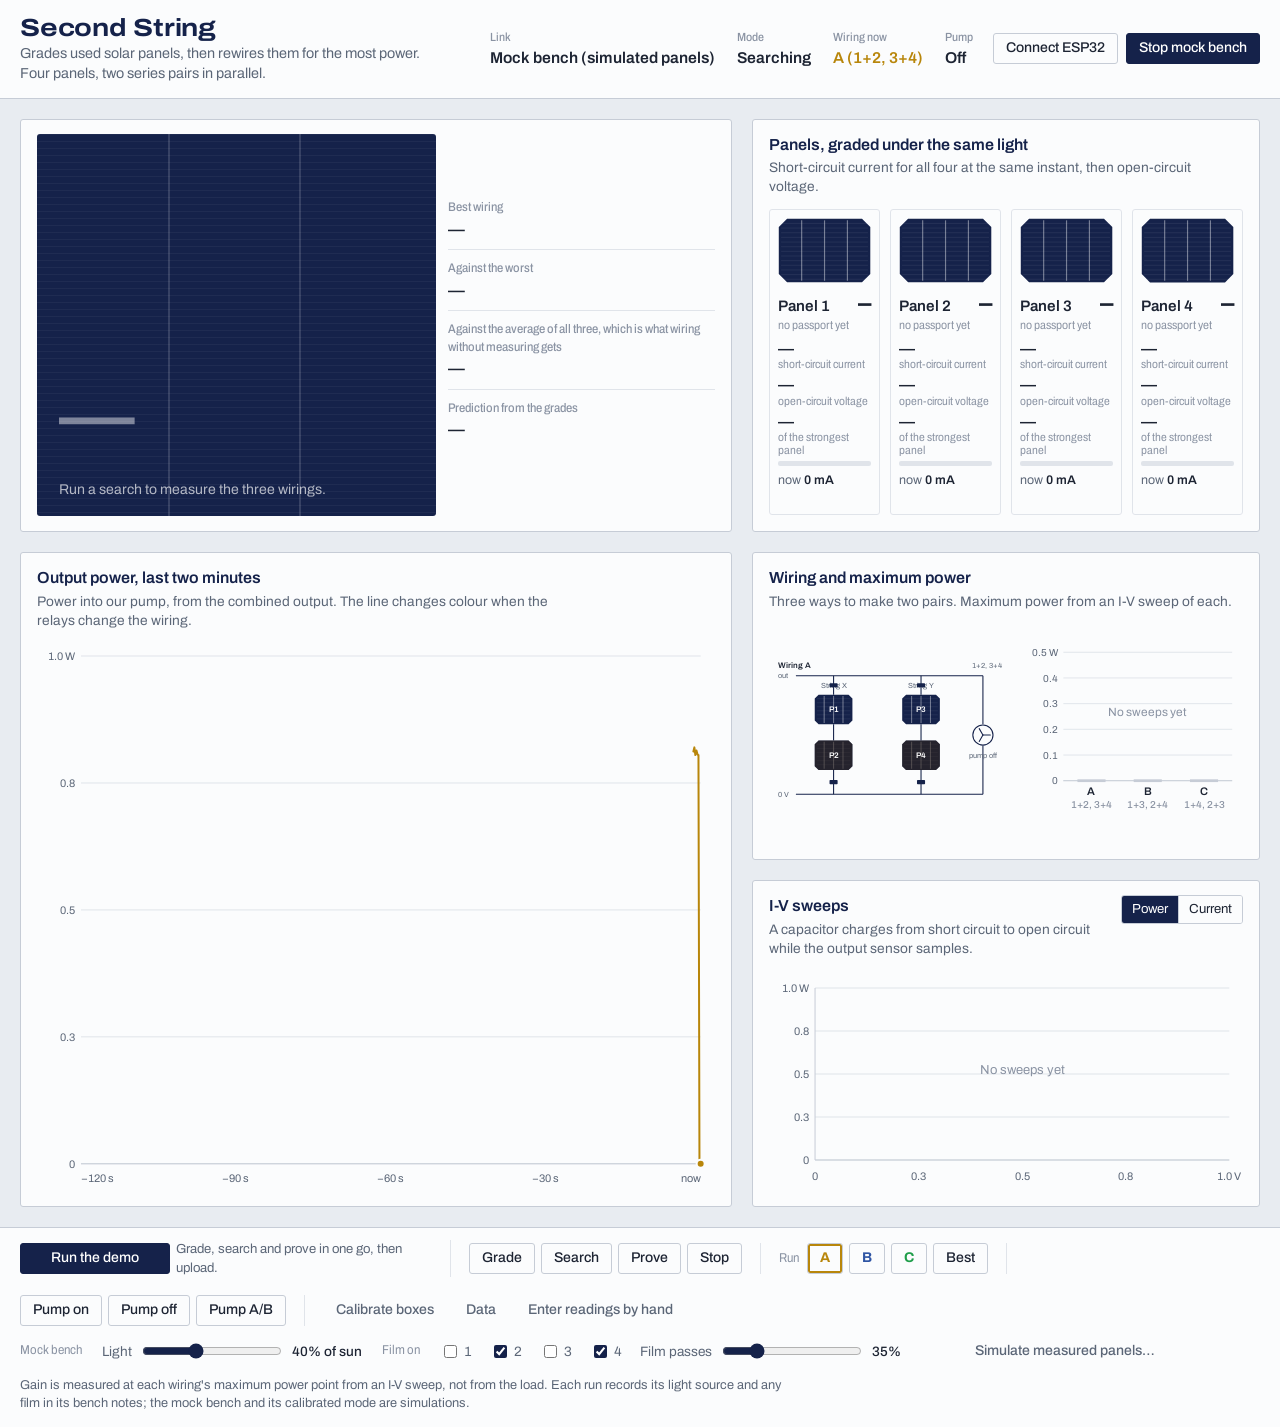
==== commit 363cd397: "Merge entering a bench run by hand from multimeter readings Hand-entered readings become grade and s" ====
--- a/dashboard/index.html
+++ b/dashboard/index.html
@@ -36,7 +36,6 @@
       <button type="button" class="btn" id="btn-connect">Connect ESP32</button>
       <button type="button" class="btn btn--quiet" id="btn-mock">Use mock bench</button>
       <button type="button" class="btn btn--quiet" id="btn-replay" hidden>Replay recording</button>
-      <button type="button" class="btn" id="btn-rec-stop" hidden>Stop playback</button>
     </div>
   </header>
 
@@ -190,17 +189,6 @@
         <button type="button" class="btn btn--quiet" id="btn-dl-csv">Download live power (CSV)</button>
         <button type="submit" class="btn btn--quiet">Close</button>
       </div>
-      <div class="sheet__actions playback">
-        <label class="btn" id="rec-pick">Play a recording…<input type="file" id="rec-file" accept=".log,.jsonl,.txt,.json" class="visually-hidden"></label>
-        <label class="field">Speed
-          <select id="rec-speed">
-            <option value="1">1×</option>
-            <option value="4" selected>4×</option>
-            <option value="0">As fast as possible</option>
-          </select>
-        </label>
-        <span class="sheet__status" id="rec-status">A capture from tools/capture.py, a messages download (JSONL) or an exported run (JSON). It plays through the same serial parser as the board and is labelled as a recording, never as live.</span>
-      </div>
       <table class="table" id="data-table">
         <thead><tr><th>Time</th><th>Type</th><th>Summary</th></tr></thead>
         <tbody></tbody>
--- a/dashboard/css/style.css
+++ b/dashboard/css/style.css
@@ -359,9 +359,3 @@
   .wiring__grid { grid-template-columns: 1fr; }
   .gain__number { font-size: 3.6rem; }
 }
-
-/* Playing a recording (js/playback.js) */
-.playback { align-items: center; border-top: 1px solid var(--busbar); padding-top: 12px; }
-.playback .sheet__status { flex: 1 1 260px; }
-#rec-pick:focus-within { outline: 2px solid var(--cell); outline-offset: 2px; }
-#rec-speed { font: inherit; font-size: 0.88rem; color: var(--ink); border: 1px solid var(--busbar); border-radius: var(--radius); padding: 4px 6px; background: var(--surface); }
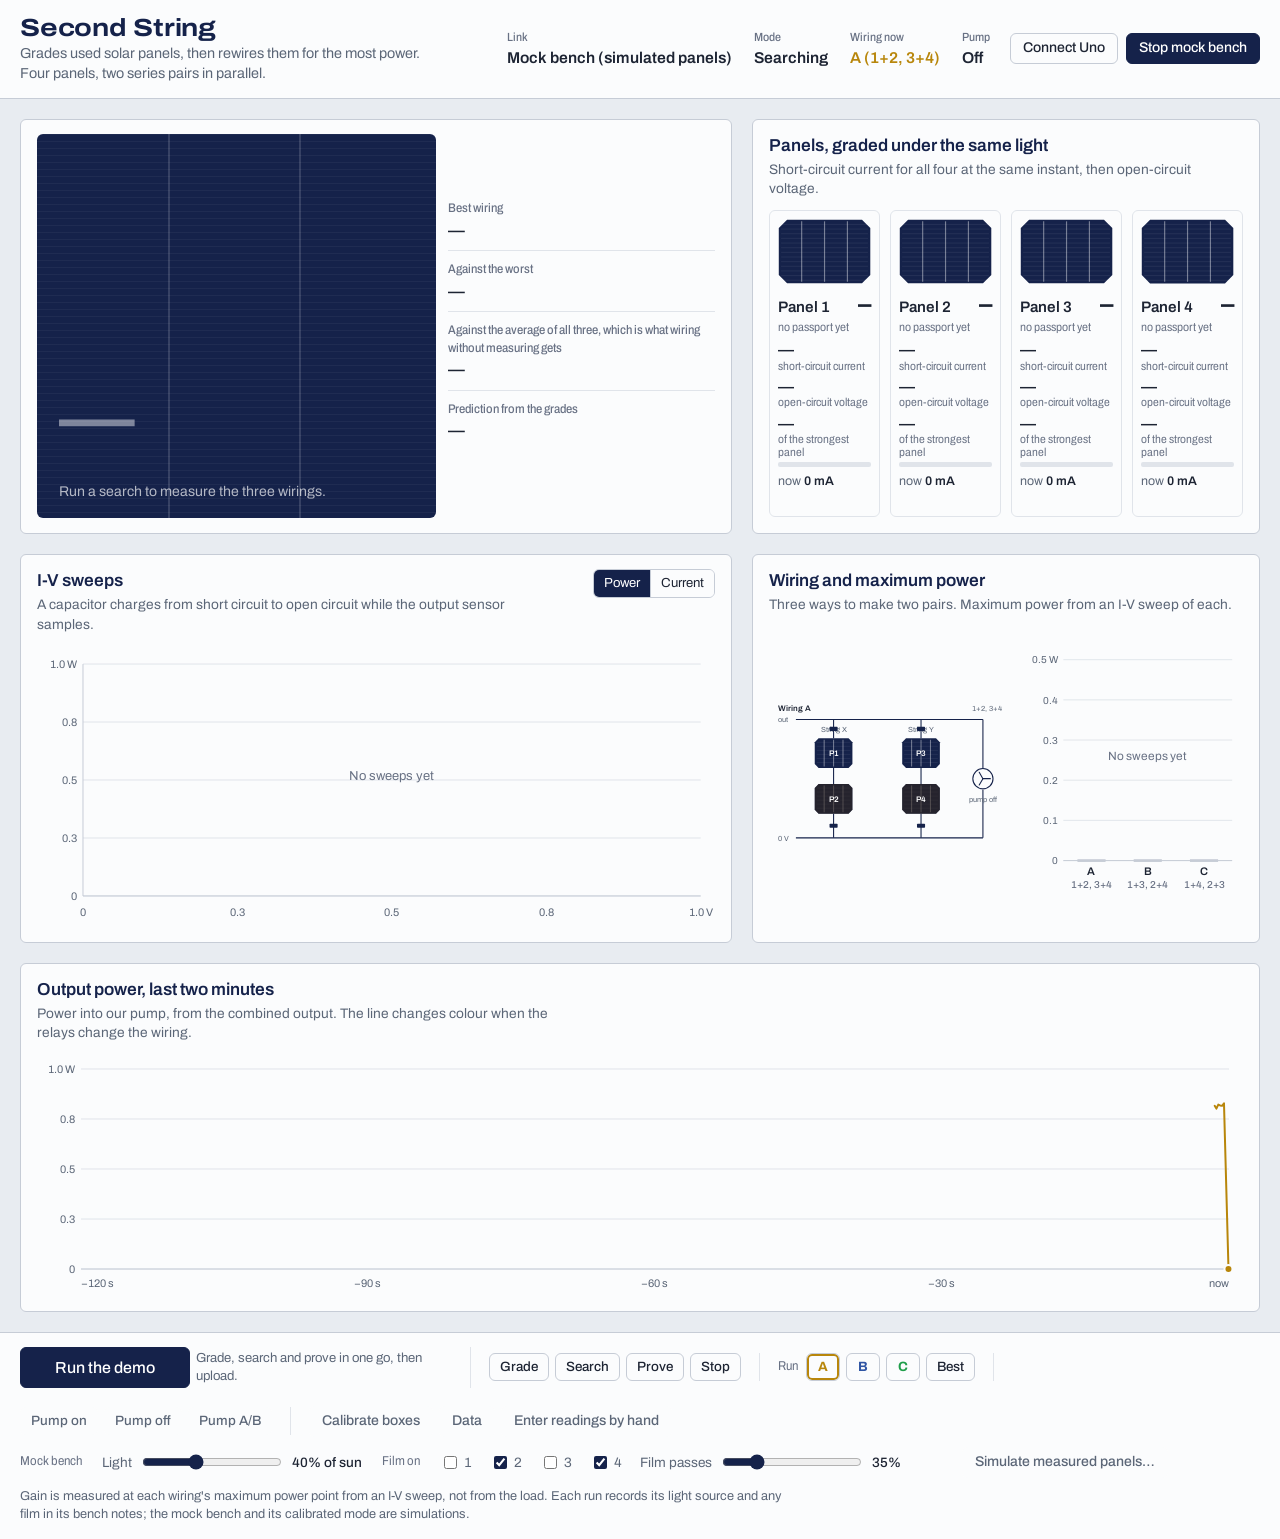
==== commit 4edf1fc8: "dash: call the board an Arduino Uno in the dashboard and the docs The team builds on the Uno (the ES" ====
--- a/dashboard/index.html
+++ b/dashboard/index.html
@@ -33,9 +33,10 @@
       </div>
     </div>
     <div class="plate__links">
-      <button type="button" class="btn" id="btn-connect">Connect ESP32</button>
+      <button type="button" class="btn" id="btn-connect">Connect Uno</button>
       <button type="button" class="btn btn--quiet" id="btn-mock">Use mock bench</button>
       <button type="button" class="btn btn--quiet" id="btn-replay" hidden>Replay recording</button>
+      <button type="button" class="btn" id="btn-rec-stop" hidden>Stop playback</button>
     </div>
   </header>
 
@@ -189,6 +190,17 @@
         <button type="button" class="btn btn--quiet" id="btn-dl-csv">Download live power (CSV)</button>
         <button type="submit" class="btn btn--quiet">Close</button>
       </div>
+      <div class="sheet__actions playback">
+        <label class="btn" id="rec-pick">Play a recording…<input type="file" id="rec-file" accept=".log,.jsonl,.txt,.json" class="visually-hidden"></label>
+        <label class="field">Speed
+          <select id="rec-speed">
+            <option value="1">1×</option>
+            <option value="4" selected>4×</option>
+            <option value="0">As fast as possible</option>
+          </select>
+        </label>
+        <span class="sheet__status" id="rec-status">A capture from tools/capture.py, a messages download (JSONL) or an exported run (JSON). It plays through the same serial parser as the board and is labelled as a recording, never as live.</span>
+      </div>
       <table class="table" id="data-table">
         <thead><tr><th>Time</th><th>Type</th><th>Summary</th></tr></thead>
         <tbody></tbody>
@@ -199,7 +211,7 @@
   <dialog class="sheet sheet--wide" id="manual-sheet">
     <form method="dialog" id="manual-form" novalidate>
       <h2>Enter readings by hand</h2>
-      <p>For when the bench can't measure: type multimeter readings for each panel, taken under the same light, one right after another. The dashboard grades them with the firmware's own rules and makes passports marked as hand-entered. This ends the mock bench or the ESP32 link.</p>
+      <p>For when the bench can't measure: type multimeter readings for each panel, taken under the same light, one right after another. The dashboard grades them with the firmware's own rules and makes passports marked as hand-entered. This ends the mock bench or the Uno link.</p>
       <div class="manual-grid">
         <span></span><span>Short-circuit current, mA</span><span>Open-circuit voltage, V</span>
         <label for="m-isc-1">Panel 1</label><input id="m-isc-1" data-field="isc-1" aria-label="Panel 1 short-circuit current, mA" inputmode="decimal" autocomplete="off"><input id="m-voc-1" data-field="voc-1" inputmode="decimal" autocomplete="off" aria-label="Panel 1 open-circuit voltage, V">
--- a/dashboard/css/style.css
+++ b/dashboard/css/style.css
@@ -359,3 +359,40 @@
   .wiring__grid { grid-template-columns: 1fr; }
   .gain__number { font-size: 3.6rem; }
 }
+
+/* ---------- UI refresh (look only: no markup, script or protocol changes) ----------
+   One obvious action, quieter secondary controls, readable labels, and the two-minute power trace
+   moved to a full-width band under the sweeps instead of a tall empty column. */
+:root { --ink-3: #687184; --radius: 6px; }
+.bench {
+  grid-template-areas:
+    "gain panels"
+    "curves wiring"
+    "trace trace";
+  grid-template-rows: auto auto auto;
+}
+.trace .chart { min-height: 240px; flex: none; height: 240px; }
+.curves .chart { min-height: 280px; }
+.section-head h2 { font-size: 1.08rem; }
+.readout__label, .gain__facts dt, .panel__rows .k, .deck__label { color: var(--ink-3); }
+/* hovering the button while the demo runs turned it navy on navy (.btn--primary:hover); keep its text readable */
+.btn--demo.is-running:hover { background: var(--page); color: var(--cell); border-color: var(--cell); }
+
+/* control deck: Run the demo leads; the bench's manual controls step back */
+.deck { padding: 14px var(--gutter) 16px; }
+.btn--demo { font-size: 1rem; padding: 10px 20px; min-width: 170px; }
+.deck__group[aria-label="Measure"] .btn,
+.deck__group[aria-label="Wiring"] .btn,
+.deck__group[aria-label="Pump"] .btn { font-size: 0.84rem; padding: 5px 10px; }
+.deck__group[aria-label="Pump"] .btn { border-color: transparent; color: var(--ink-2); }
+.deck__group[aria-label="Pump"] .btn:hover { border-color: var(--busbar); }
+
+@media (max-width: 1100px) {
+  .bench { grid-template-areas: "gain" "panels" "wiring" "curves" "trace"; }
+}
+
+/* Playing a recording (js/playback.js) */
+.playback { align-items: center; border-top: 1px solid var(--busbar); padding-top: 12px; }
+.playback .sheet__status { flex: 1 1 260px; }
+#rec-pick:focus-within { outline: 2px solid var(--cell); outline-offset: 2px; }
+#rec-speed { font: inherit; font-size: 0.88rem; color: var(--ink); border: 1px solid var(--busbar); border-radius: var(--radius); padding: 4px 6px; background: var(--surface); }
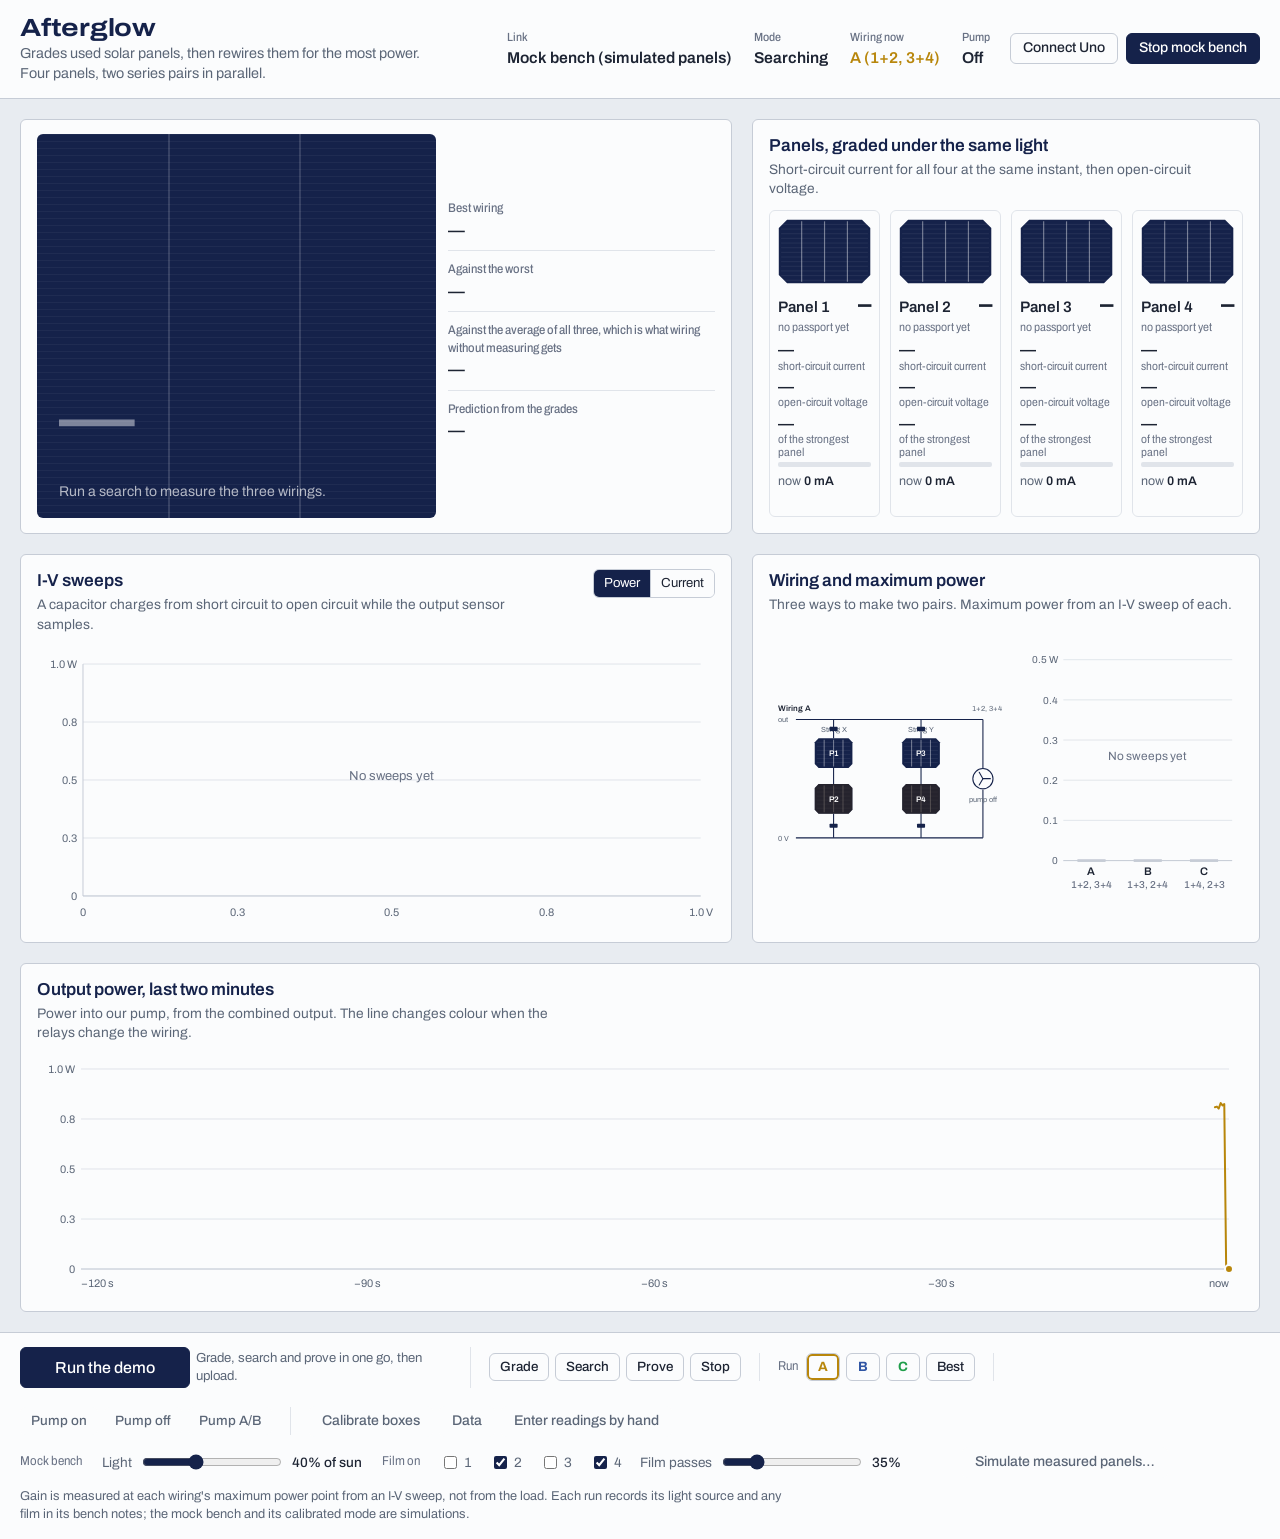
==== commit e07aa0c6: "site: Second Use made simple, with the agent on Chalk and its eval - The page: pick a panel and how " ====
--- a/dashboard/index.html
+++ b/dashboard/index.html
@@ -3,7 +3,7 @@
 <head>
   <meta charset="utf-8">
   <meta name="viewport" content="width=device-width, initial-scale=1">
-  <title>Second String</title>
+  <title>Afterglow bench</title>
   <meta name="description" content="Grades used solar panels and rewires them for the most power. Live bench dashboard.">
   <link rel="stylesheet" href="css/style.css">
   <link rel="stylesheet" href="css/motion.css">
@@ -11,7 +11,7 @@
 <body data-conn="none">
   <header class="plate">
     <div class="plate__name">
-      <h1>Second String</h1>
+      <h1>Afterglow</h1>
       <p>Grades used solar panels, then rewires them for the most power. Four panels, two series pairs in parallel.</p>
     </div>
     <div class="plate__state" aria-live="polite">
